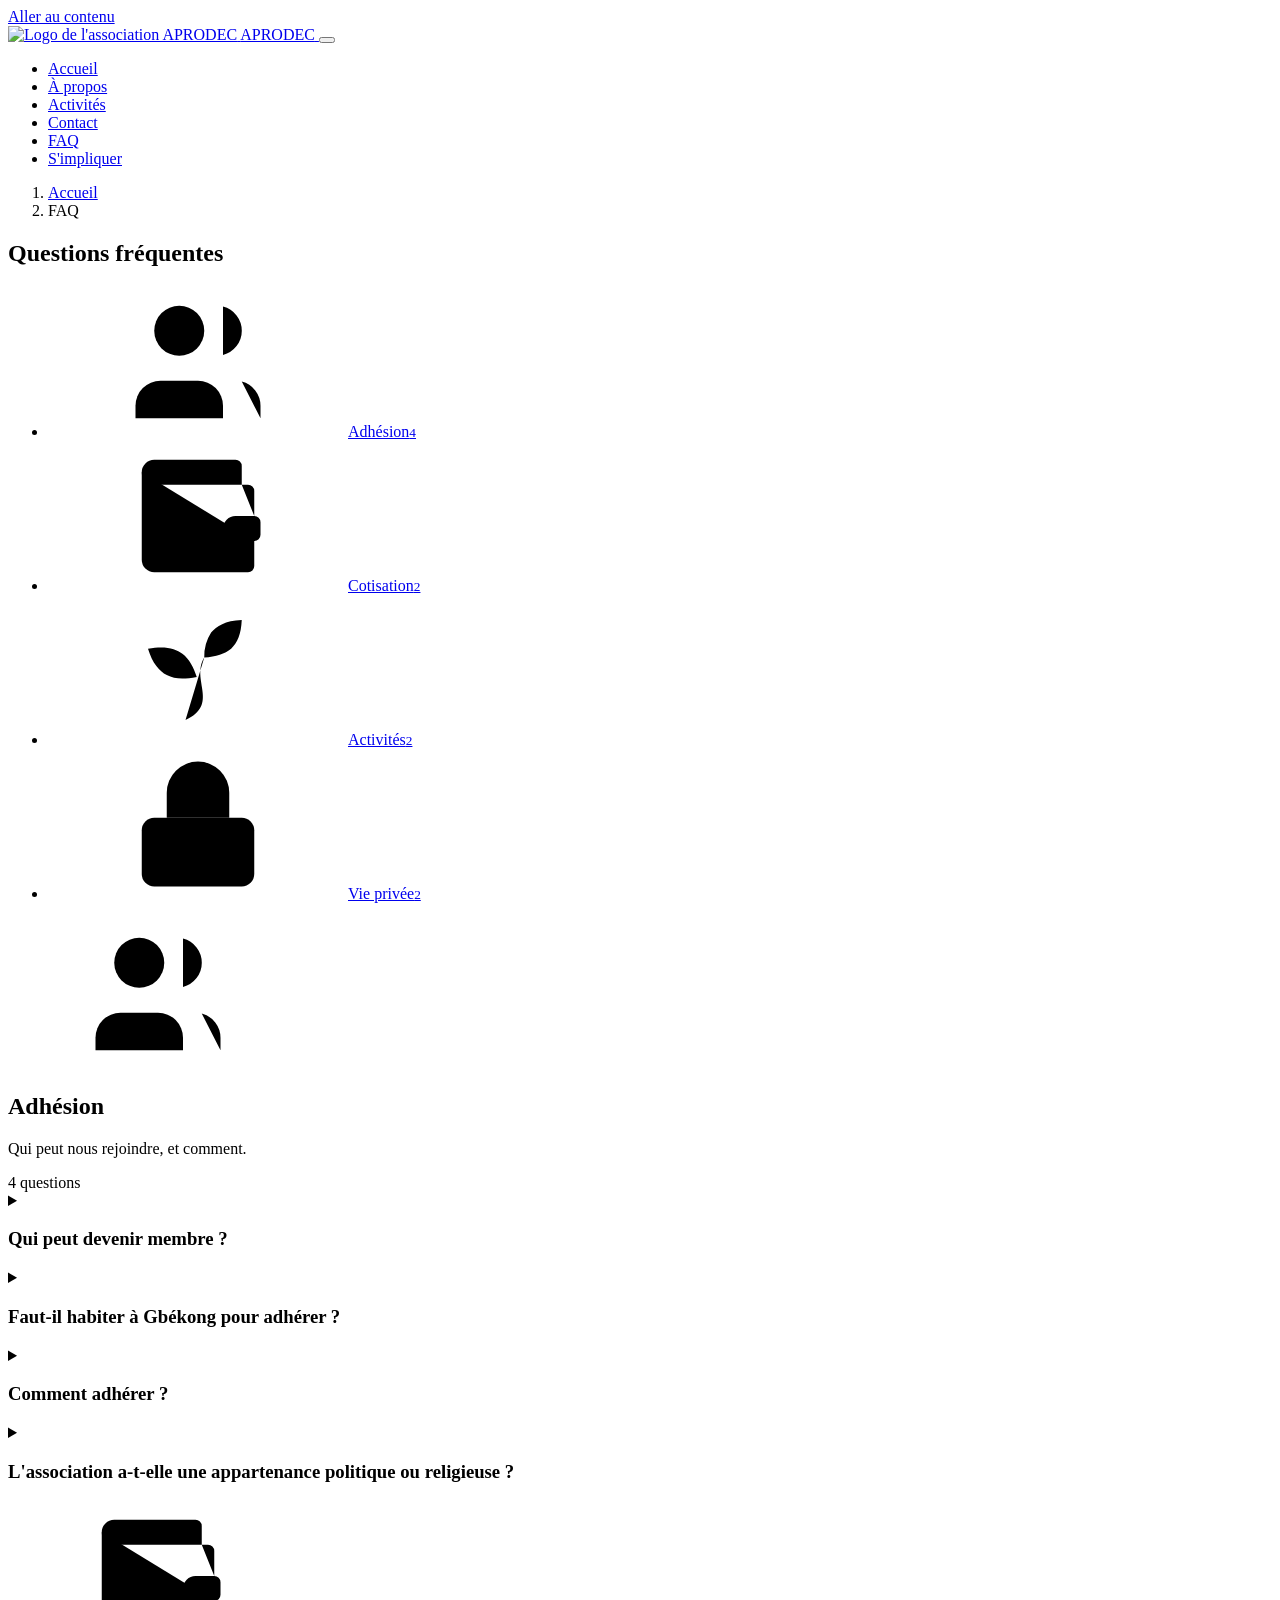
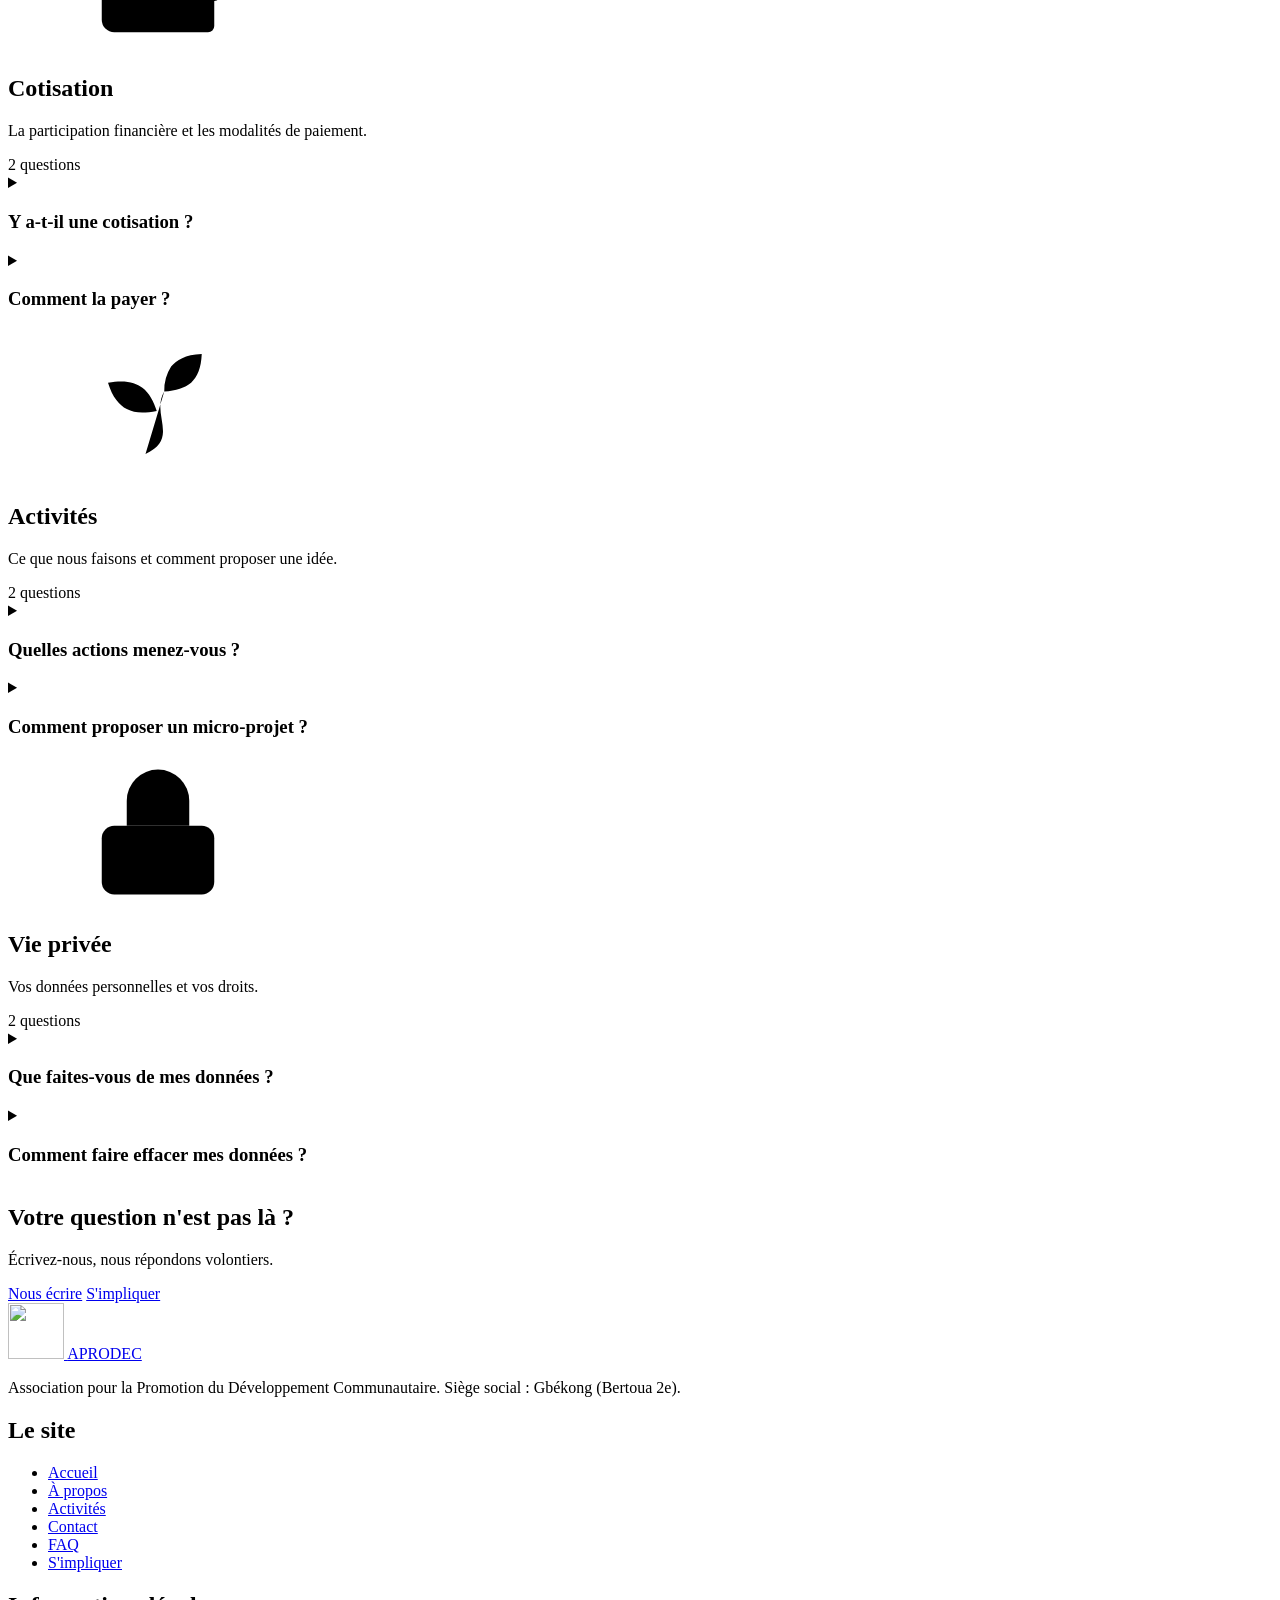
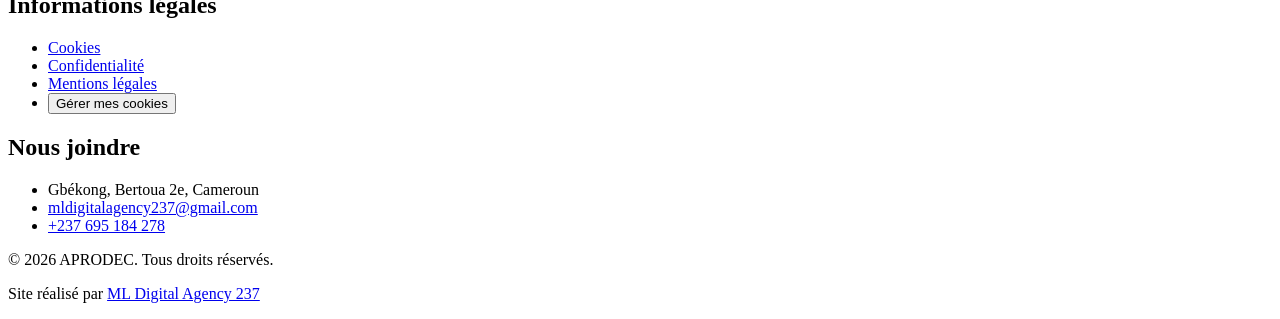
==== faq.html @ 11fc6573 "succesfull upload" ====
<!DOCTYPE html>
<html lang="fr">

<head>
  <meta charset="UTF-8">
  <meta name="viewport" content="width=device-width, initial-scale=1, viewport-fit=cover">
  <meta name="theme-color" content="#0B1F3A">
  <meta name="description" content="Adhésion, cotisation, activités et vie privée, retrouvez les réponses aux questions les plus posées sur APRODEC.">
  <title>FAQ | APRODEC</title>

  <link rel="icon" href="img/favicon.svg" type="image/svg+xml">

  <!-- La police Merriweather Sans est hébergée dans /fonts (voir css/style.css, section 01). -->
  <link rel="stylesheet" href="css/style.css">
</head>

<body>

  <!-- Icônes de la page : dessinées en traits, intégrées ici, aucune requête vers un serveur extérieur. -->
  <svg width="0" height="0" style="position:absolute" aria-hidden="true" focusable="false">
    <symbol id="fq-users" viewBox="0 0 24 24"><path d="M16 21v-2a4 4 0 0 0-4-4H6a4 4 0 0 0-4 4v2"/><circle cx="9" cy="7" r="4"/><path d="M22 21v-2a4 4 0 0 0-3-3.87M16 3.13a4 4 0 0 1 0 7.75"/></symbol>
    <symbol id="fq-wallet" viewBox="0 0 24 24"><path d="M19 7V4a1 1 0 0 0-1-1H5a2 2 0 0 0 0 4h15a1 1 0 0 1 1 1v4h-3a2 2 0 0 0 0 4h3a1 1 0 0 0 1-1v-2a1 1 0 0 0-1-1"/><path d="M3 5v14a2 2 0 0 0 2 2h15a1 1 0 0 0 1-1v-4"/></symbol>
    <symbol id="fq-sprout" viewBox="0 0 24 24"><path d="M7 20h10M10 20c5.5-2.5.8-6.4 3-10"/><path d="M9.5 9.4c1.1.8 1.8 2.2 2.3 3.7-2 .4-3.5.4-4.8-.3-1.2-.6-2.3-1.9-3-4.2 2.8-.5 4.4 0 5.5.8z"/><path d="M14.1 6a7 7 0 0 0-1.1 4c1.9-.1 3.3-.6 4.3-1.4 1-1 1.6-2.3 1.7-4.6-2.7.1-4 1-4.9 2z"/></symbol>
    <symbol id="fq-lock" viewBox="0 0 24 24"><rect x="3" y="11" width="18" height="11" rx="2"/><path d="M7 11V7a5 5 0 0 1 10 0v4"/></symbol>
  </svg>

  <a class="skip-link" href="#contenu">Aller au contenu</a>


  <!-- =====================================================
       EN-TÊTE
       ===================================================== -->
  <header class="site-header" id="header">
    <div class="container header-inner">
      <a class="brand" href="index.html" aria-label="APRODEC, retour à l'accueil">
        <img class="brand-mark" src="img/logoaprodec.png" alt="Logo de l'association APRODEC" width="64" height="64">
        <span class="brand-name">APRODEC</span>
      </a>

      <button class="nav-toggle" id="navToggle" type="button" aria-expanded="false" aria-controls="mainNav" aria-label="Ouvrir le menu">
        <span class="bar"></span><span class="bar"></span><span class="bar"></span>
      </button>

      <nav class="main-nav" id="mainNav" aria-label="Navigation principale">
        <ul>
          <li><a href="index.html">Accueil</a></li>
          <li><a href="a-propos.html">À propos</a></li>
          <li><a href="activites.html">Activités</a></li>
          <li><a href="contact.html">Contact</a></li>
          <li><a href="faq.html" aria-current="page">FAQ</a></li>
          <li><a class="nav-cta" href="s-impliquer.html">S'impliquer</a></li>
        </ul>
      </nav>
    </div>
  </header>


  <main id="contenu">

    <!-- =====================================================
         BANDEAU DE PAGE
         Image de fond : img/faq-hero.webp (voir la section 13 de css/style.css)
         ===================================================== -->
    <section class="fq-hero" aria-labelledby="page-title">
      <div class="container">
        <nav class="breadcrumb" aria-label="Fil d'Ariane">
          <ol>
            <li><a href="index.html">Accueil</a></li>
            <li aria-current="page">FAQ</li>
          </ol>
        </nav>
        <h1 id="page-title">Questions fréquentes</h1>
      </div>
    </section>


    <!-- =====================================================
         QUESTIONS
         Menu des thèmes à gauche, questions à droite.
         Une seule question reste ouverte à la fois (attribut name="faq").
         ===================================================== -->
    <section class="section section-soft" aria-label="Questions fréquentes">
      <div class="container fq-layout">

        <!-- Menu des thèmes -->
        <nav class="fq-nav" aria-label="Thèmes de la FAQ">
          <ul>
            <li><a href="#fq-adhesion"><svg class="fq-i fq-nav-ico" aria-hidden="true" focusable="false"><use href="#fq-users"/></svg><span>Adhésion</span><small>4</small></a></li>
            <li><a href="#fq-cotisation"><svg class="fq-i fq-nav-ico" aria-hidden="true" focusable="false"><use href="#fq-wallet"/></svg><span>Cotisation</span><small>2</small></a></li>
            <li><a href="#fq-activites"><svg class="fq-i fq-nav-ico" aria-hidden="true" focusable="false"><use href="#fq-sprout"/></svg><span>Activités</span><small>2</small></a></li>
            <li><a href="#fq-vie-privee"><svg class="fq-i fq-nav-ico" aria-hidden="true" focusable="false"><use href="#fq-lock"/></svg><span>Vie privée</span><small>2</small></a></li>
          </ul>
        </nav>

        <div class="fq-content">

          <!-- Thème 1 : Adhésion -->
          <section class="fq-group reveal" id="fq-adhesion" aria-labelledby="fq-adhesion-t">
            <header class="fq-head">
              <span class="fq-badge"><svg class="fq-i" aria-hidden="true" focusable="false"><use href="#fq-users"/></svg></span>
              <div>
                <h2 id="fq-adhesion-t">Adhésion</h2>
                <p class="fq-sub">Qui peut nous rejoindre, et comment.</p>
              </div>
              <span class="fq-count">4 questions</span>
            </header>

            <div class="fq-card">
              <details class="fq-item" name="faq">
                <summary class="fq-sum"><h3 class="fq-q">Qui peut devenir membre&nbsp;?</h3><span class="fq-ico" aria-hidden="true"></span></summary>
                <div class="fq-panel"><p>Toute personne de bonne moralité, sans distinction de sexe, de religion ni de culture, qui s'engage à respecter les statuts et le règlement intérieur.</p></div>
              </details>

              <details class="fq-item" name="faq">
                <summary class="fq-sum"><h3 class="fq-q">Faut-il habiter à Gbékong pour adhérer&nbsp;?</h3><span class="fq-ico" aria-hidden="true"></span></summary>
                <div class="fq-panel"><p>Non. Des membres vivent à Bertoua, dans d'autres villes ou à l'étranger. Ils suivent la vie de l'association par le site et par nos messages.</p></div>
              </details>

              <details class="fq-item" name="faq">
                <summary class="fq-sum"><h3 class="fq-q">Comment adhérer&nbsp;?</h3><span class="fq-ico" aria-hidden="true"></span></summary>
                <div class="fq-panel"><p>Remplissez le formulaire de la page <a class="link" href="s-impliquer.html">S'impliquer</a> en choisissant «&nbsp;Adhérer&nbsp;». Nous vous répondons pour la suite. <span class="todo">[Procédure exacte à confirmer.]</span></p></div>
              </details>

              <details class="fq-item" name="faq">
                <summary class="fq-sum"><h3 class="fq-q">L'association a-t-elle une appartenance politique ou religieuse&nbsp;?</h3><span class="fq-ico" aria-hidden="true"></span></summary>
                <div class="fq-panel"><p>Non. APRODEC est une association apolitique et à but non lucratif, comme le prévoient ses statuts.</p></div>
              </details>
            </div>
          </section>

          <!-- Thème 2 : Cotisation -->
          <section class="fq-group reveal" id="fq-cotisation" aria-labelledby="fq-cotisation-t">
            <header class="fq-head">
              <span class="fq-badge"><svg class="fq-i" aria-hidden="true" focusable="false"><use href="#fq-wallet"/></svg></span>
              <div>
                <h2 id="fq-cotisation-t">Cotisation</h2>
                <p class="fq-sub">La participation financière et les modalités de paiement.</p>
              </div>
              <span class="fq-count">2 questions</span>
            </header>

            <div class="fq-card">
              <details class="fq-item" name="faq">
                <summary class="fq-sum"><h3 class="fq-q">Y a-t-il une cotisation&nbsp;?</h3><span class="fq-ico" aria-hidden="true"></span></summary>
                <div class="fq-panel"><p><span class="todo">[À confirmer : montant et périodicité de la cotisation.]</span></p></div>
              </details>

              <details class="fq-item" name="faq">
                <summary class="fq-sum"><h3 class="fq-q">Comment la payer&nbsp;?</h3><span class="fq-ico" aria-hidden="true"></span></summary>
                <div class="fq-panel"><p>Les modalités (MTN Mobile Money, Orange Money, virement ou remise en main propre) sont indiquées sur la page <a class="link" href="s-impliquer.html">S'impliquer</a>. <span class="todo">[À confirmer.]</span> Le site ne collecte aucune donnée bancaire.</p></div>
              </details>
            </div>
          </section>

          <!-- Thème 3 : Activités -->
          <section class="fq-group reveal" id="fq-activites" aria-labelledby="fq-activites-t">
            <header class="fq-head">
              <span class="fq-badge"><svg class="fq-i" aria-hidden="true" focusable="false"><use href="#fq-sprout"/></svg></span>
              <div>
                <h2 id="fq-activites-t">Activités</h2>
                <p class="fq-sub">Ce que nous faisons et comment proposer une idée.</p>
              </div>
              <span class="fq-count">2 questions</span>
            </header>

            <div class="fq-card">
              <details class="fq-item" name="faq">
                <summary class="fq-sum"><h3 class="fq-q">Quelles actions menez-vous&nbsp;?</h3><span class="fq-ico" aria-hidden="true"></span></summary>
                <div class="fq-panel"><p>Nous rénovons des habitations, faisons des dons à des familles, formons des jeunes aux travaux champêtres et organisons des rencontres entre membres. Voir la page <a class="link" href="activites.html">Activités</a>.</p></div>
              </details>

              <details class="fq-item" name="faq">
                <summary class="fq-sum"><h3 class="fq-q">Comment proposer un micro-projet&nbsp;?</h3><span class="fq-ico" aria-hidden="true"></span></summary>
                <div class="fq-panel"><p>Écrivez-nous avec le formulaire de la page <a class="link" href="s-impliquer.html">S'impliquer</a> en choisissant «&nbsp;Soutenir un micro-projet&nbsp;», avec une courte description de votre idée.</p></div>
              </details>
            </div>
          </section>

          <!-- Thème 4 : Vie privée -->
          <section class="fq-group reveal" id="fq-vie-privee" aria-labelledby="fq-vie-privee-t">
            <header class="fq-head">
              <span class="fq-badge"><svg class="fq-i" aria-hidden="true" focusable="false"><use href="#fq-lock"/></svg></span>
              <div>
                <h2 id="fq-vie-privee-t">Vie privée</h2>
                <p class="fq-sub">Vos données personnelles et vos droits.</p>
              </div>
              <span class="fq-count">2 questions</span>
            </header>

            <div class="fq-card">
              <details class="fq-item" name="faq">
                <summary class="fq-sum"><h3 class="fq-q">Que faites-vous de mes données&nbsp;?</h3><span class="fq-ico" aria-hidden="true"></span></summary>
                <div class="fq-panel"><p>Nous ne gardons que votre nom, votre contact et votre message, uniquement pour vous répondre. Les détails sont dans la page <a class="link" href="confidentialite.html">Confidentialité</a>.</p></div>
              </details>

              <details class="fq-item" name="faq">
                <summary class="fq-sum"><h3 class="fq-q">Comment faire effacer mes données&nbsp;?</h3><span class="fq-ico" aria-hidden="true"></span></summary>
                <div class="fq-panel"><p>Écrivez-nous à <a class="link" href="mailto:mldigitalagency237@gmail.com">mldigitalagency237@gmail.com</a> ou depuis la page <a class="link" href="contact.html">Contact</a>. Nous supprimons vos données sur simple demande.</p></div>
              </details>
            </div>
          </section>

        </div>
      </div>
    </section>


    <!-- =====================================================
         APPEL À AGIR
         ===================================================== -->
    <section class="cta-band" aria-labelledby="cta-title">
      <div class="container cta-inner reveal">
        <div>
          <h2 id="cta-title">Votre question n'est pas là&nbsp;?</h2>
          <p>Écrivez-nous, nous répondons volontiers.</p>
        </div>
        <div class="cta-actions">
          <a class="btn btn-primary" href="contact.html">Nous écrire</a>
          <a class="btn btn-ghost" href="s-impliquer.html">S'impliquer</a>
        </div>
      </div>
    </section>

  </main>


  <!-- =====================================================
       PIED DE PAGE
       ===================================================== -->
  <footer class="site-footer">
    <div class="container footer-grid">

      <div class="footer-brand">
        <a class="brand" href="index.html" aria-label="APRODEC, retour à l'accueil">
          <img class="brand-mark" src="img/logoaprodec.png" alt="" width="56" height="56">
          <span class="brand-name">APRODEC</span>
        </a>
        <p>Association pour la Promotion du Développement Communautaire. Siège social : Gbékong (Bertoua 2e).</p>
      </div>

      <nav aria-label="Pages du site">
        <h2 class="footer-title">Le site</h2>
        <ul>
          <li><a href="index.html">Accueil</a></li>
          <li><a href="a-propos.html">À propos</a></li>
          <li><a href="activites.html">Activités</a></li>
          <li><a href="contact.html">Contact</a></li>
          <li><a href="faq.html">FAQ</a></li>
          <li><a href="s-impliquer.html">S'impliquer</a></li>
        </ul>
      </nav>

      <nav aria-label="Informations légales">
        <h2 class="footer-title">Informations légales</h2>
        <ul>
          <li><a href="cookies.html">Cookies</a></li>
          <li><a href="confidentialite.html">Confidentialité</a></li>
          <li><a href="mentions-legales.html">Mentions légales</a></li>
          <li><button type="button" class="linklike" id="manageCookies">Gérer mes cookies</button></li>
        </ul>
      </nav>

      <div>
        <h2 class="footer-title">Nous joindre</h2>
        <ul class="contact-list">
          <li>Gbékong, Bertoua 2e, Cameroun</li>
          <li><a href="mailto:mldigitalagency237@gmail.com">mldigitalagency237@gmail.com</a></li>
          <li><a href="tel:+237695184278">+237 695 184 278</a></li>
        </ul>
      </div>

    </div>

    <div class="footer-bottom">
      <div class="container footer-bottom-inner">
        <p>© <span id="year">2026</span> APRODEC. Tous droits réservés.</p>
        <p>Site réalisé par <a href="#" rel="noopener">ML Digital Agency 237</a></p>
      </div>
    </div>
  </footer>


  <!-- =====================================================
       ÉLÉMENTS FLOTTANTS
       ===================================================== -->
  <button class="to-top" id="toTop" type="button" aria-label="Retour en haut de la page" hidden>
    <svg viewBox="0 0 24 24" width="20" height="20" aria-hidden="true"><path d="M12 19V5M5 12l7-7 7 7" fill="none" stroke="currentColor" stroke-width="2.4" stroke-linecap="round" stroke-linejoin="round"/></svg>
  </button>

  <div class="cookie-banner" id="cookieBanner" role="dialog" aria-labelledby="cookieTitle" aria-describedby="cookieText" hidden>
    <h2 id="cookieTitle">Vos choix sur les cookies</h2>
    <p id="cookieText">Ce site n'utilise que les cookies nécessaires à son fonctionnement. Avec votre accord, nous pourrons aussi mesurer la fréquentation, sans vous identifier. <a href="cookies.html">En savoir plus</a></p>
    <div class="cookie-actions">
      <button type="button" class="btn btn-secondary" data-cookie="refused">Refuser</button>
      <button type="button" class="btn btn-secondary" data-cookie="accepted">Accepter</button>
    </div>
  </div>


  <!-- =====================================================
       SCRIPTS
       ===================================================== -->
  <script src="js/menu.js" defer></script>
  <script src="js/reveal.js" defer></script>
  <script src="js/cookies.js" defer></script>
  <script src="js/main.js" defer></script>
  <script src="js/faq.js" defer></script>

</body>
</html>
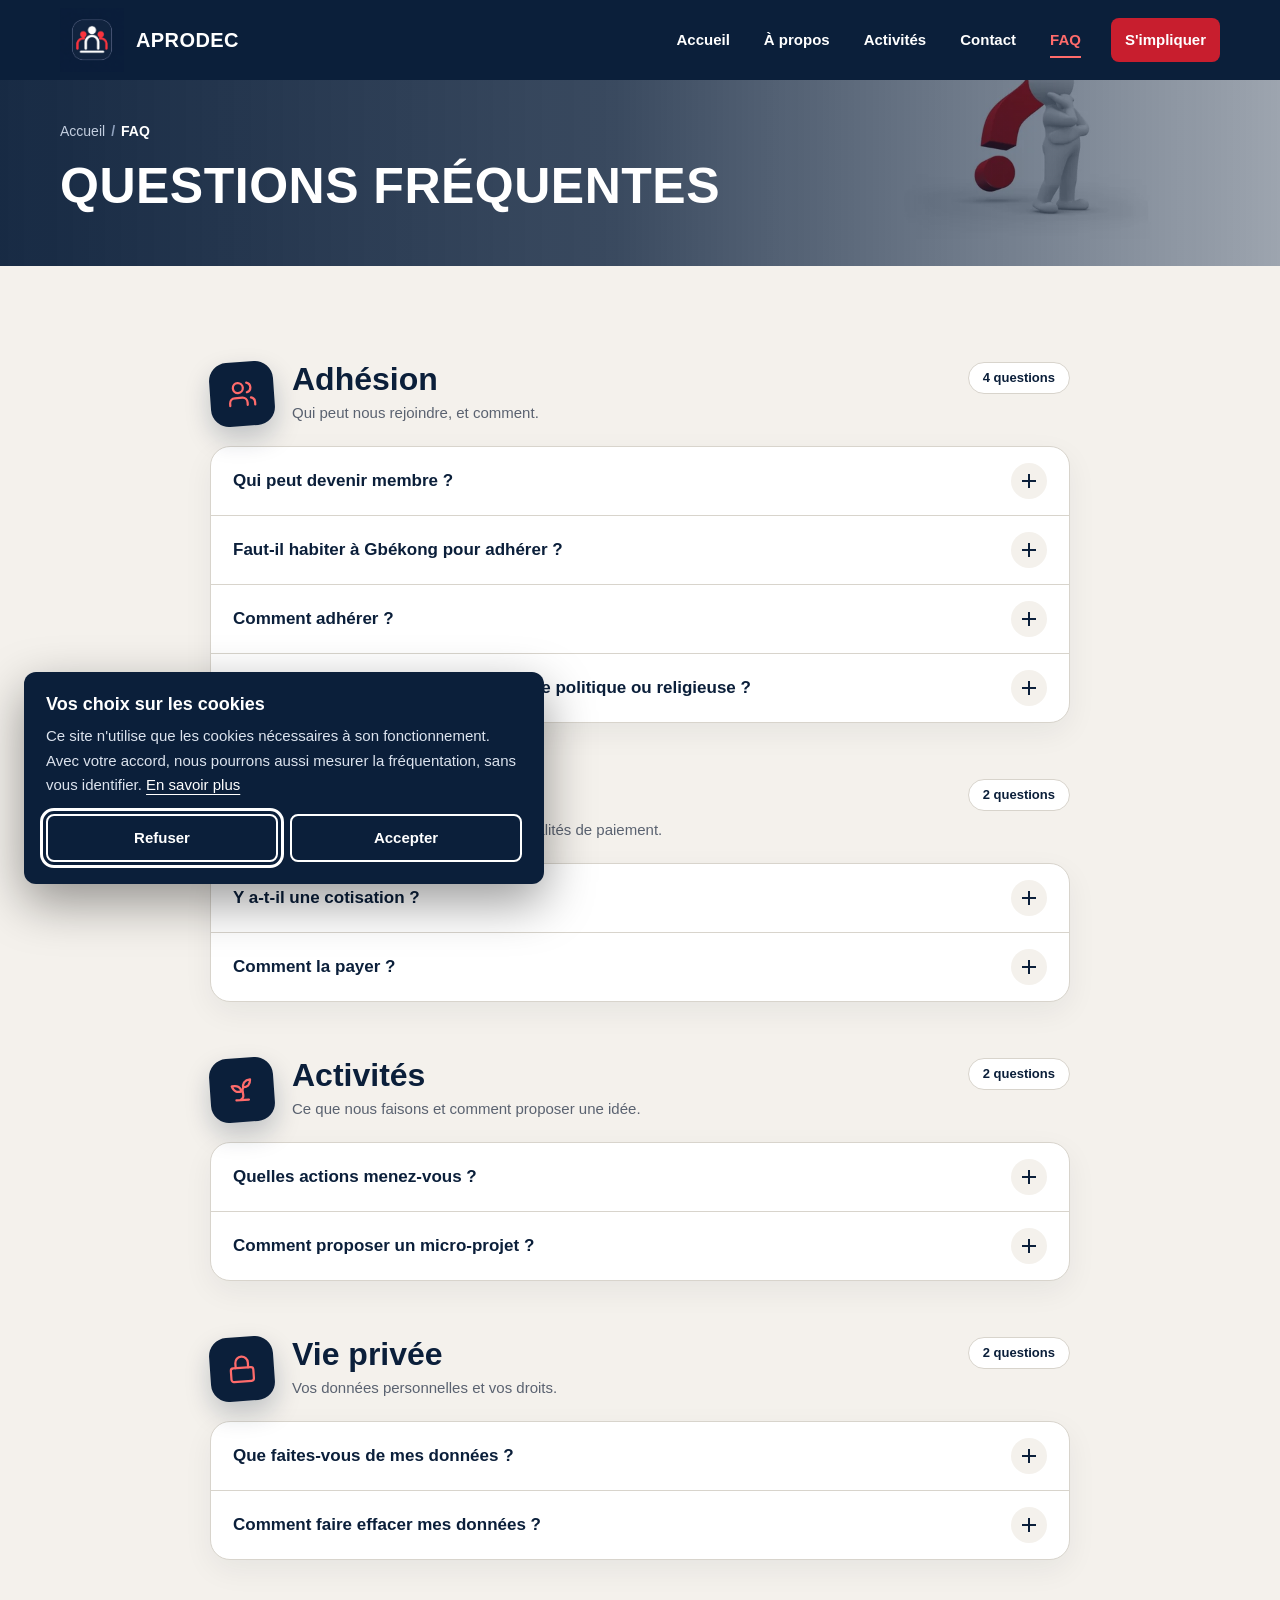
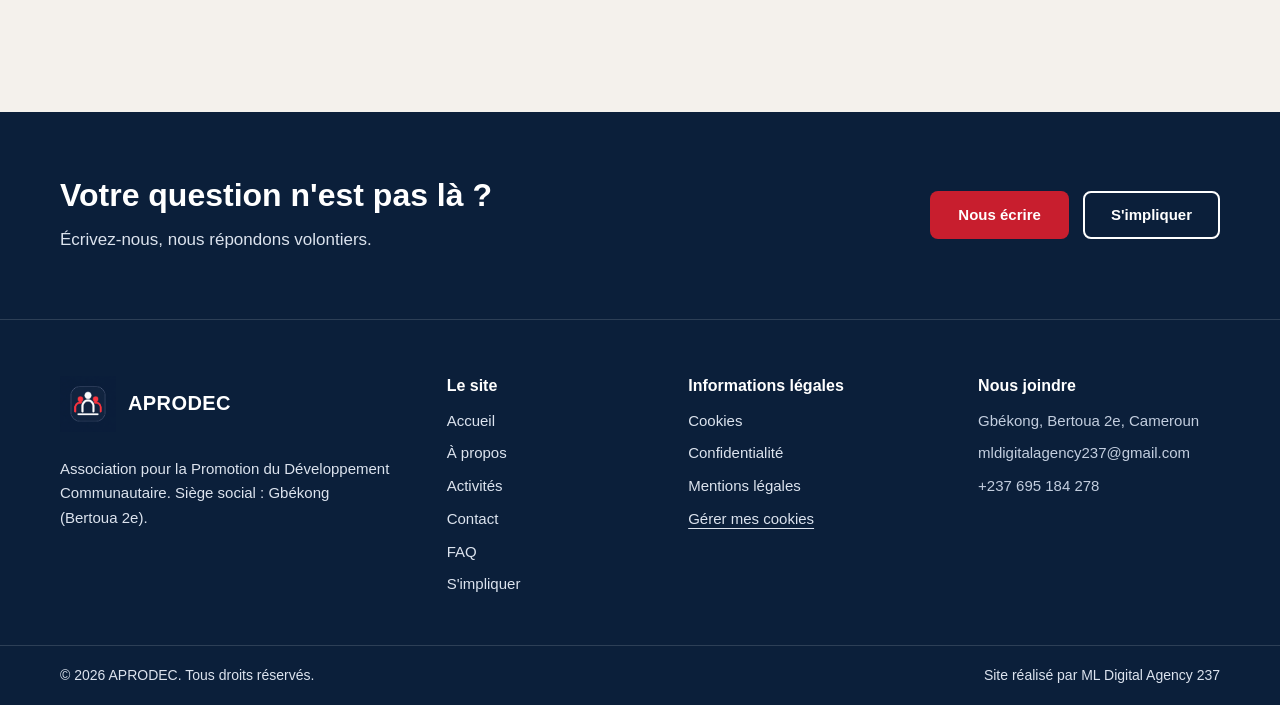
==== commit 490e379e: "modification of FAQ page success" ====
--- a/faq.html
+++ b/faq.html
@@ -83,14 +83,7 @@
       <div class="container fq-layout">
 
         <!-- Menu des thèmes -->
-        <nav class="fq-nav" aria-label="Thèmes de la FAQ">
-          <ul>
-            <li><a href="#fq-adhesion"><svg class="fq-i fq-nav-ico" aria-hidden="true" focusable="false"><use href="#fq-users"/></svg><span>Adhésion</span><small>4</small></a></li>
-            <li><a href="#fq-cotisation"><svg class="fq-i fq-nav-ico" aria-hidden="true" focusable="false"><use href="#fq-wallet"/></svg><span>Cotisation</span><small>2</small></a></li>
-            <li><a href="#fq-activites"><svg class="fq-i fq-nav-ico" aria-hidden="true" focusable="false"><use href="#fq-sprout"/></svg><span>Activités</span><small>2</small></a></li>
-            <li><a href="#fq-vie-privee"><svg class="fq-i fq-nav-ico" aria-hidden="true" focusable="false"><use href="#fq-lock"/></svg><span>Vie privée</span><small>2</small></a></li>
-          </ul>
-        </nav>
+        
 
         <div class="fq-content">
 
--- a/css/style.css
+++ b/css/style.css
@@ -0,0 +1,980 @@
+/* =========================================================
+   APRODEC | Feuille de style principale (unique pour tout le site)
+   Palette et typographie : voir PRD sections 4.1 et 4.2
+
+   SOMMAIRE
+   01. Polices
+   02. Variables
+   03. Base : reset, typographie, mise en page, icônes
+   04. Accessibilité
+   05. Composants communs
+       5.1 Liens et boutons
+       5.2 Formulaires
+       5.3 Fil d'Ariane et étiquettes
+       5.4 Cartes d'activités
+       5.5 Bandeau d'appel à agir
+       5.6 Fenêtres modales et indicateur d'envoi
+       5.7 Bannière de cookies et bouton retour en haut
+   06. En-tête et navigation
+   07. Pied de page
+   08. Gabarit des pages intérieures
+   09. Page Accueil
+   10. Page À propos
+   11. Page Activités
+   12. Page Contact
+   13. Page FAQ
+   14. Page S'impliquer
+   15. Pages légales
+   16. Animations
+   17. Mouvement réduit
+   ========================================================= */
+
+
+/* =========================================================
+   01. POLICES
+   Merriweather Sans hébergée dans /fonts (licence SIL OFL 1.1).
+   Aucun appel à Google Fonts : l'adresse IP des visiteurs
+   n'est transmise à personne.
+   ========================================================= */
+@font-face{font-family:"Merriweather Sans";font-style:normal;font-weight:400;font-display:swap;src:url("../fonts/merriweather-sans-latin-400-normal.woff2") format("woff2")}
+@font-face{font-family:"Merriweather Sans";font-style:normal;font-weight:600;font-display:swap;src:url("../fonts/merriweather-sans-latin-600-normal.woff2") format("woff2")}
+@font-face{font-family:"Merriweather Sans";font-style:normal;font-weight:700;font-display:swap;src:url("../fonts/merriweather-sans-latin-700-normal.woff2") format("woff2")}
+@font-face{font-family:"Merriweather Sans";font-style:normal;font-weight:800;font-display:swap;src:url("../fonts/merriweather-sans-latin-800-normal.woff2") format("woff2")}
+
+
+/* =========================================================
+   02. VARIABLES
+   ========================================================= */
+:root{
+  /* Couleurs */
+  --night:#0B1F3A;        /* header, footer, bandeaux */
+  --ink:#111111;          /* texte courant */
+  --red:#D93A45;          /* sous-titres sur fond clair */
+  --red-hover:#C81E2E;    /* boutons et survol sur fond clair */
+  --red-night:#FF6B6B;    /* survol et accents sur bleu nuit */
+  --soft:#F4F1EC;         /* sections alternées */
+  --white:#FFFFFF;
+  --grey:#5A6270;
+  --line:#D8D4CC;
+
+  /* Typographie */
+  --font:"Merriweather Sans",sans-serif;
+
+  /* Dimensions */
+  --header-h:80px;
+  --radius:8px;
+
+  /* Animation */
+  --ease:cubic-bezier(.22,.7,.2,1);
+}
+
+
+/* =========================================================
+   03. BASE
+   ========================================================= */
+
+/* ---------- reset ---------- */
+*,*::before,*::after{box-sizing:border-box}
+html{scroll-behavior:smooth;scroll-padding-top:calc(var(--header-h) + 16px);-webkit-text-size-adjust:100%}
+body{margin:0;font-family:var(--font);font-size:16px;line-height:1.65;color:var(--ink);background:var(--white);padding-top:env(safe-area-inset-top,0px)}
+img,svg{max-width:100%}
+a{color:inherit}
+ul{margin:0;padding:0;list-style:none}
+p{margin:0 0 1em}
+
+/* ---------- typographie ---------- */
+h1,h2,h3{font-weight:700;line-height:1.2;margin:0}
+h1{font-size:30px;font-weight:800;letter-spacing:-.01em}
+h2{font-size:24px;color:var(--night)}
+.sub{font-size:18px;color:var(--red);margin-bottom:.35em}
+@media (min-width:768px){
+  body{font-size:17px}
+  h1{font-size:44px}
+  h2{font-size:32px}
+  .sub{font-size:20px}
+}
+
+/* ---------- mise en page ---------- */
+.container{width:min(1160px,100% - 40px);margin-inline:auto}
+.section{padding:64px 0}
+.section-soft{background:var(--soft)}
+@media (min-width:900px){.section{padding:96px 0}}
+
+/* ---------- icônes Font Awesome (SVG intégrés dans les pages) ---------- */
+.icon{display:inline-block;width:1em;height:1em;fill:currentColor;vertical-align:-.125em;flex:none}
+
+
+/* =========================================================
+   04. ACCESSIBILITÉ
+   ========================================================= */
+:focus-visible{outline:3px solid var(--red);outline-offset:3px;border-radius:4px}
+.site-header :focus-visible,.hero :focus-visible,.stats :focus-visible,.cta-band :focus-visible,.site-footer :focus-visible,.cookie-banner :focus-visible{outline-color:var(--white)}
+
+.skip-link{position:absolute;left:16px;top:-60px;background:var(--white);color:var(--night);padding:10px 16px;border-radius:var(--radius);font-weight:700;z-index:200;transition:top .2s}
+.skip-link:focus{top:12px}
+
+.sr-only{position:absolute;width:1px;height:1px;overflow:hidden;clip:rect(0 0 0 0);white-space:nowrap}
+
+
+/* =========================================================
+   05. COMPOSANTS COMMUNS
+   ========================================================= */
+
+/* ---------- 5.1 Liens et boutons ---------- */
+.link{font-weight:600;text-decoration:underline;text-decoration-color:var(--red);text-underline-offset:5px;text-decoration-thickness:2px;transition:color .2s,text-decoration-color .2s}
+.link:hover{color:var(--red-hover);text-decoration-color:var(--red-hover)}
+
+.btn{display:inline-flex;align-items:center;justify-content:center;min-height:48px;padding:12px 26px;border-radius:var(--radius);font:600 15px/1.2 var(--font);text-decoration:none;border:2px solid transparent;cursor:pointer;transition:transform .25s var(--ease),box-shadow .25s var(--ease),background-color .2s,color .2s,border-color .2s}
+.btn .icon{margin-right:8px;font-size:1.05em}
+.btn-primary{background:var(--red-hover);color:var(--white)}
+.btn-primary:hover{background:#A81726;transform:translateY(-2px);box-shadow:0 10px 22px rgba(0,0,0,.22)}
+.btn-ghost{border-color:var(--white);color:var(--white);background:transparent}
+.btn-ghost:hover{background:var(--white);color:var(--night)}
+.btn-secondary{border-color:var(--night);color:var(--night);background:transparent}
+.btn-secondary:hover{background:var(--night);color:var(--white)}
+
+.linklike{background:none;border:0;padding:0;font:inherit;color:inherit;cursor:pointer;text-align:left;text-decoration:underline;text-underline-offset:4px}
+
+/* ---------- 5.2 Formulaires ---------- */
+.form{display:grid;gap:20px;max-width:560px}
+.field label{display:block;font-weight:600;margin-bottom:6px}
+.field input[type=text],.field select,.field textarea{width:100%;min-height:48px;padding:10px 14px;border:2px solid #8A93A0;border-radius:var(--radius);font-family:var(--font);font-size:16px;line-height:1.5;background:var(--white);color:var(--ink)}
+.field textarea{resize:vertical}
+.field [aria-invalid="true"]{border-color:var(--red-hover)}
+.field.check{display:grid;grid-template-columns:24px 1fr;gap:4px 12px;align-items:start}
+.field.check input{width:24px;height:24px;margin:2px 0 0;accent-color:var(--night)}
+.field.check label{font-weight:400;margin:0}
+.field.check .field-err{grid-column:2}
+.field-err{color:var(--red-hover);font-size:14px;font-weight:600;margin:4px 0 0}
+.field-err:empty{display:none}
+.hp{position:absolute;left:-9999px;width:1px;height:1px;overflow:hidden} /* champ piège anti-robot */
+
+.form-status{margin:0;font-weight:600}
+.form-status:empty{display:none}
+.form-status.is-ok,.form-status.is-error{padding:14px 16px;border-radius:6px;font-size:15px;line-height:1.5}
+.form-status.is-ok{color:#1B6B3A;background:#E8F4EC;border-left:4px solid #1B6B3A}
+.form-status.is-error{color:var(--red-hover);background:#FBEAEC;border-left:4px solid var(--red-hover)}
+
+/* ---------- 5.3 Fil d'Ariane et étiquettes ---------- */
+.breadcrumb{margin-bottom:22px;font-size:14px}
+.breadcrumb ol{display:flex;flex-wrap:wrap;gap:6px;margin:0;padding:0;list-style:none}
+.breadcrumb li+li::before{content:"/";margin-right:6px;color:#8EA0BC}
+.breadcrumb a{color:#C3CEDF;text-decoration:none;transition:color .2s}
+.breadcrumb a:hover{color:var(--red-night)}
+.breadcrumb [aria-current]{color:var(--white);font-weight:600}
+
+.tag{display:inline-block;background:var(--night);color:var(--white);font-size:12px;font-weight:600;line-height:1.5;padding:2px 10px;border-radius:99px;margin-right:6px}
+.muted{color:var(--grey);max-width:26em;margin-top:12px}
+.todo,.draft-note{color:var(--grey);font-size:14px}
+.todo{font-style:italic}
+.draft-note{border-left:3px solid var(--red);padding:2px 0 2px 12px;margin-top:20px;max-width:36em}
+.plain,.checklist{list-style:disc;padding-left:22px;margin:0 0 1em}
+.plain li,.checklist li{margin-bottom:6px;max-width:36em}
+.empty-note{background:var(--white);border:2px dashed var(--line);border-radius:12px;padding:20px 22px}
+.empty-note p{margin:0}
+
+/* ---------- 5.4 Cartes d'activités (accueil et page Activités) ---------- */
+.section-head{display:flex;justify-content:space-between;align-items:baseline;flex-wrap:wrap;gap:12px 24px;margin-bottom:32px}
+.news-grid{display:grid;gap:28px}
+.news{position:relative;display:flex;flex-direction:column;min-width:0;background:var(--white);border-radius:var(--radius);overflow:hidden;border:1px solid var(--line);transition:transform .3s var(--ease),box-shadow .3s var(--ease)}
+.news:hover{transform:translateY(-4px);box-shadow:0 14px 30px rgba(11,31,58,.14)}
+.news[hidden]{display:none}
+
+/* Le conteneur garde une taille maîtrisée, l'image le remplit sans l'agrandir. */
+.news-media{position:relative;display:block;width:100%;aspect-ratio:16/10;flex:0 0 auto;overflow:hidden;background:var(--soft)}
+.news-media img{position:absolute;inset:0;z-index:0;display:block;width:100%;height:100%;max-width:none;object-fit:cover;object-position:center 28%;pointer-events:none;transition:transform .5s var(--ease)}
+.news:hover .news-media img{transform:scale(1.04)}
+
+/* Dégradés affichés tant que la photo n'est pas chargée */
+.media-a{background:linear-gradient(135deg,#0B1F3A 0%,#1F4170 100%)}
+.media-b{background:linear-gradient(135deg,#7A1F2B 0%,#D93A45 100%)}
+.media-c{background:linear-gradient(135deg,#1F4170 0%,#5A6270 100%)}
+.demo{position:absolute;z-index:1;left:12px;top:12px;background:var(--white);color:var(--night);font-size:12px;font-weight:700;padding:4px 10px;border-radius:99px}
+
+.news-body{position:relative;z-index:2;min-width:0;padding:22px 22px 26px}
+.news-body p:last-child{margin:0}
+.news-meta{font-size:14px;color:var(--grey);margin-bottom:6px!important}
+.news-title{font-size:19px;margin-bottom:8px;color:var(--night)}
+.news-title a{text-decoration:none;transition:color .2s}
+.news-title a::after{content:"";position:absolute;inset:0} /* toute la carte est cliquable */
+.news-title a:hover{color:var(--red-hover)}
+
+/* Accueil : une grande carte et deux petites */
+@media (min-width:900px){
+  .news-grid:not(.news-grid-3){grid-template-columns:minmax(0,1.4fr) minmax(0,1fr);grid-template-rows:auto auto;align-items:stretch}
+  .news-grid:not(.news-grid-3) .news-feature{grid-row:1 / span 2}
+  .news-grid:not(.news-grid-3) .news-feature .news-media{aspect-ratio:auto;flex:0 0 320px;height:320px;min-height:0}
+  .news-grid:not(.news-grid-3) .news-feature .news-title{font-size:24px}
+  .news-grid:not(.news-grid-3) .news:not(.news-feature){flex-direction:row;align-items:stretch}
+  .news-grid:not(.news-grid-3) .news:not(.news-feature) .news-media{aspect-ratio:auto;width:38%;height:auto;min-height:0;flex:0 0 38%}
+  .news-grid:not(.news-grid-3) .news:not(.news-feature) .news-body{flex:1;padding:18px}
+}
+
+/* Page Activités : grille régulière, les cartes gardent la même taille même s'il n'en reste qu'une */
+.news-grid.news-grid-3{grid-template-columns:repeat(auto-fill,minmax(280px,1fr));grid-template-rows:auto}
+.news-grid-3 .news:not(.news-feature){flex-direction:column}
+.news-grid-3 .news:not(.news-feature) .news-media{width:auto;aspect-ratio:16/10}
+.news-grid-3 .news-media img{object-position:center 30%}
+
+/* ---------- 5.5 Bandeau d'appel à agir ---------- */
+.cta-band{background:var(--night);color:var(--white);padding:64px 0}
+.cta-band h2{color:var(--white)}
+.cta-inner{display:grid;gap:28px;align-items:center}
+.cta-inner p{margin:12px 0 0;max-width:34em;color:#DCE3EE}
+.cta-actions{display:flex;flex-wrap:wrap;gap:14px}
+@media (min-width:900px){.cta-inner{grid-template-columns:1.4fr 1fr}.cta-actions{justify-content:flex-end}}
+
+/* ---------- 5.6 Fenêtres modales et indicateur d'envoi ---------- */
+/* Confirmation des formulaires */
+.fd{border:0;border-radius:14px;padding:34px 28px 26px;width:min(92vw,440px);text-align:center;color:var(--ink);box-shadow:0 24px 70px rgba(0,0,0,.35)}
+.fd::backdrop{background:rgba(11,31,58,.72)}
+.fd[open]{animation:fd-in .35s var(--ease)}
+.fd-ico{display:block;width:58px;height:58px;margin:0 auto 14px;color:#1B6B3A}
+.fd.is-error .fd-ico{color:var(--red-hover)}
+.fd.is-info .fd-ico{color:var(--night)}
+.fd h2{font-size:22px;margin-bottom:10px}
+.fd p{margin:0 0 24px;color:var(--grey)}
+.fd .btn{min-width:150px}
+.fd-actions{display:flex;flex-wrap:wrap;gap:12px;justify-content:center}
+.fd .fd-actions .btn{min-width:140px}
+@keyframes fd-in{from{opacity:0;transform:translateY(14px) scale(.97)}to{opacity:1;transform:none}}
+
+/* Agrandissement des photos */
+.lightbox{border:0;border-radius:12px;padding:16px;width:min(92vw,900px);max-height:90vh}
+.lightbox::backdrop{background:rgba(11,31,58,.82)}
+.lightbox [hidden]{display:none}
+.lightbox img{display:block;max-width:100%;max-height:78vh;margin-inline:auto;border-radius:8px}
+.lightbox p{margin:24px 0 8px;text-align:center;color:var(--grey)}
+.lightbox-close{position:absolute;top:8px;right:8px;z-index:1;width:44px;height:44px;border:0;border-radius:50%;background:var(--night);color:var(--white);font-size:26px;line-height:1;cursor:pointer}
+
+/* Indicateur d'envoi */
+.spin{display:inline-block;width:16px;height:16px;margin-right:10px;border:2px solid rgba(255,255,255,.4);border-top-color:#fff;border-radius:50%;vertical-align:-3px;animation:spin .8s linear infinite}
+@keyframes spin{to{transform:rotate(360deg)}}
+
+/* ---------- 5.7 Bannière de cookies et bouton retour en haut ---------- */
+.cookie-banner{position:fixed;left:16px;right:16px;bottom:calc(16px + env(safe-area-inset-bottom,0px));max-width:520px;background:var(--night);color:var(--white);padding:22px;border-radius:12px;box-shadow:0 18px 50px rgba(0,0,0,.4);z-index:150;animation:rise .5s var(--ease)}
+.cookie-banner[hidden]{display:none}
+.cookie-banner h2{font-size:18px;color:var(--white);margin-bottom:8px}
+.cookie-banner p{font-size:15px;margin-bottom:16px;color:#DCE3EE}
+.cookie-banner a{color:var(--white);text-underline-offset:4px}
+.cookie-banner a:hover{color:var(--red-night)}
+.cookie-banner .btn-secondary{border-color:var(--white);color:var(--white)}
+.cookie-banner .btn-secondary:hover{background:var(--white);color:var(--night)}
+.cookie-actions{display:flex;gap:12px}
+.cookie-actions .btn{flex:1}
+@media (min-width:640px){.cookie-banner{left:24px;right:auto}}
+
+.to-top{position:fixed;right:18px;bottom:calc(18px + env(safe-area-inset-bottom,0px));width:48px;height:48px;border-radius:50%;border:0;background:var(--red-hover);color:var(--white);display:grid;place-items:center;cursor:pointer;box-shadow:0 8px 20px rgba(0,0,0,.25);opacity:0;transform:translateY(12px);transition:opacity .3s,transform .3s var(--ease),background-color .2s;z-index:90}
+.to-top.is-visible{opacity:1;transform:none}
+.to-top:hover{background:#A81726}
+.to-top[hidden]{display:none}
+
+
+/* =========================================================
+   06. EN-TÊTE ET NAVIGATION
+   ========================================================= */
+.site-header{position:fixed;inset:0 0 auto 0;z-index:100;background:var(--night);color:var(--white);height:calc(var(--header-h) + env(safe-area-inset-top,0px));padding-top:env(safe-area-inset-top,0px);transition:height .3s var(--ease),box-shadow .3s}
+.site-header.is-small{--header-h:64px;box-shadow:0 6px 24px rgba(0,0,0,.25)}
+.header-inner{height:100%;display:flex;align-items:center;justify-content:space-between;gap:24px}
+
+/* Logo et nom (utilisés aussi dans le pied de page) */
+.brand{display:inline-flex;align-items:center;gap:12px;text-decoration:none;color:var(--white)}
+.brand-mark{width:64px;height:64px;object-fit:contain;transition:width .3s var(--ease),height .3s var(--ease)}
+.is-small .brand-mark{width:44px;height:44px}
+.brand-name{font-weight:800;font-size:20px;letter-spacing:.02em}
+
+/* Menu */
+.main-nav ul{display:flex;align-items:center;gap:6px}
+.main-nav a{position:relative;display:block;padding:10px 14px;font-weight:600;font-size:15px;text-decoration:none;color:var(--white);transition:color .2s}
+.main-nav a:not(.nav-cta)::after{content:"";position:absolute;left:14px;right:14px;bottom:4px;height:2px;background:var(--red-night);transform:scaleX(0);transform-origin:left;transition:transform .25s var(--ease)}
+.main-nav a:not(.nav-cta):hover,.main-nav a[aria-current="page"]{color:var(--red-night)}
+.main-nav a:not(.nav-cta):hover::after,.main-nav a[aria-current="page"]::after{transform:scaleX(1)}
+.nav-cta{margin-left:10px;background:var(--red-hover);border-radius:var(--radius);transition:background-color .2s,transform .25s var(--ease)}
+.nav-cta:hover{background:var(--white);color:var(--night)}
+
+/* Bouton hamburger (mobile) */
+.nav-toggle{display:none;width:48px;height:48px;border:0;background:transparent;cursor:pointer;position:relative;color:var(--white)}
+.nav-toggle .bar{position:absolute;left:12px;right:12px;height:2px;background:currentColor;border-radius:2px;transition:transform .3s var(--ease),opacity .2s,top .3s var(--ease)}
+.nav-toggle .bar:nth-child(1){top:16px}
+.nav-toggle .bar:nth-child(2){top:23px}
+.nav-toggle .bar:nth-child(3){top:30px}
+.nav-toggle[aria-expanded="true"] .bar:nth-child(1){top:23px;transform:rotate(45deg)}
+.nav-toggle[aria-expanded="true"] .bar:nth-child(2){opacity:0}
+.nav-toggle[aria-expanded="true"] .bar:nth-child(3){top:23px;transform:rotate(-45deg)}
+
+@media (max-width:899px){
+  .nav-toggle{display:block}
+  .main-nav{position:fixed;inset:calc(var(--header-h) + env(safe-area-inset-top,0px)) 0 0 0;background:var(--night);padding:24px 20px 40px;overflow-y:auto;opacity:0;visibility:hidden;transform:translateY(-12px);transition:opacity .3s,transform .3s var(--ease),visibility 0s .3s}
+  .main-nav.is-open{opacity:1;visibility:visible;transform:none;transition:opacity .3s,transform .3s var(--ease)}
+  .main-nav ul{flex-direction:column;align-items:stretch;gap:0}
+  .main-nav a{padding:18px 4px;font-size:20px;border-bottom:1px solid rgba(255,255,255,.12)}
+  .main-nav a:not(.nav-cta)::after{display:none}
+  .nav-cta{margin:24px 0 0;text-align:center;border-bottom:0!important;padding:16px}
+}
+body.nav-open{overflow:hidden}
+
+
+/* =========================================================
+   07. PIED DE PAGE
+   ========================================================= */
+.site-footer{background:var(--night);color:#DCE3EE;border-top:1px solid rgba(255,255,255,.14)}
+.footer-grid{display:grid;gap:36px;padding:56px 0 40px}
+.footer-brand p{margin:16px 0 0;max-width:22em;font-size:15px}
+.site-footer .brand-mark{width:56px;height:56px}
+.footer-title{font-size:16px;color:var(--white);margin-bottom:14px}
+.site-footer li{margin-bottom:8px;font-size:15px}
+.site-footer a,.site-footer .linklike{text-decoration:none;transition:color .2s}
+.site-footer a:hover,.site-footer .linklike:hover{color:var(--red-night)}
+.site-footer .linklike{text-decoration:underline}
+.contact-list li{color:#C3CEDF}
+
+.footer-bottom{border-top:1px solid rgba(255,255,255,.14);padding:18px 0 calc(18px + env(safe-area-inset-bottom,0px));font-size:14px}
+.footer-bottom-inner{display:flex;flex-wrap:wrap;justify-content:space-between;gap:6px 24px}
+.footer-bottom p{margin:0}
+
+@media (min-width:640px){.footer-grid{grid-template-columns:1fr 1fr}}
+@media (min-width:1000px){.footer-grid{grid-template-columns:1.4fr .8fr 1fr 1fr;gap:48px}}
+
+
+/* =========================================================
+   08. GABARIT DES PAGES INTÉRIEURES
+   ========================================================= */
+.page-hero{background:var(--night);color:var(--white);padding:calc(var(--header-h) + 40px) 0 56px}
+.page-hero h1{max-width:18em}
+.page-lead{font-size:18px;line-height:1.7;max-width:36em;color:#DCE3EE;margin:18px 0 0}
+@media (min-width:900px){.page-hero{padding:calc(var(--header-h) + 64px) 0 80px}.page-lead{font-size:20px}}
+
+.split{display:grid;gap:24px}
+@media (min-width:900px){.split{grid-template-columns:.9fr 1.1fr;gap:72px;align-items:start}}
+.prose p{max-width:38em}
+.prose a.link,.muted a.link{white-space:nowrap}
+.mission-text{font-size:20px;line-height:1.6;font-weight:600;color:var(--night);margin:16px 0 0}
+@media (min-width:768px){.mission-text{font-size:24px}}
+
+
+/* =========================================================
+   09. PAGE ACCUEIL
+   ========================================================= */
+
+/* ---------- bandeau ---------- */
+.hero{background:var(--night);color:var(--white);padding:calc(var(--header-h) + 56px) 0 72px;overflow:hidden;position:relative}
+.hero-grid{display:grid;gap:40px;align-items:center}
+.hero-lead{font-size:18px;line-height:1.7;max-width:34em;color:#DCE3EE;margin:22px 0 32px}
+.hero-actions{display:flex;flex-wrap:wrap;gap:14px}
+.hero-photo{max-width:540px;margin-inline:auto;width:100%}
+.hero-photo figure{position:relative;margin:0}
+.hero-photo figure::before{content:"";position:absolute;inset:18px -16px -18px 16px;border:3px solid var(--red-night);border-radius:28px;opacity:.55}
+.hero-photo img{position:relative;display:block;width:100%;height:auto;aspect-ratio:4/3;object-fit:cover;border-radius:24px;box-shadow:0 30px 60px rgba(0,0,0,.35)}
+@media (min-width:900px){
+  .hero{padding:calc(var(--header-h) + 88px) 0 112px}
+  .hero-grid{grid-template-columns:1fr 1fr;gap:64px}
+  .hero-lead{font-size:20px}
+  .hero-photo{max-width:none;margin:0}
+}
+
+/* ---------- qui sommes-nous ---------- */
+.ab{display:grid;gap:36px;align-items:start}
+.ab-head .sub{margin-top:12px;max-width:15em;line-height:1.3}
+.ab-lead{max-width:34em;font-size:20px;line-height:1.65;font-weight:600;color:var(--night)}
+.ab-points{display:grid;gap:12px;margin:26px 0 30px}
+.ab-points li{display:flex;align-items:center;gap:16px;padding:14px 18px;border-radius:16px;background:var(--soft);font-weight:700;color:var(--night);transition:transform .25s var(--ease),box-shadow .25s var(--ease)}
+.ab-points li:hover{transform:translateX(6px);box-shadow:0 10px 24px rgba(11,31,58,.10)}
+.ab-ico{display:grid;place-items:center;flex:none;width:46px;height:46px;border-radius:50%;background:var(--white);color:var(--red-hover);font-size:20px}
+.ab-btn .icon{margin:0 0 0 10px;transition:transform .25s var(--ease)}
+.ab-btn:hover .icon{transform:translateX(4px)}
+@media (min-width:768px){.ab-lead{font-size:22px}}
+@media (min-width:900px){.ab{grid-template-columns:.85fr 1.15fr;gap:80px}}
+
+/* ---------- ce qui nous guide ---------- */
+.gd-head{max-width:46em;margin-bottom:40px}
+.gd-head .muted{margin-top:12px}
+.gd-cards{display:grid;gap:22px;grid-template-columns:repeat(auto-fit,minmax(260px,1fr))}
+.gd-card{position:relative;overflow:hidden;padding:34px 28px 30px;border-radius:22px;background:var(--white);border:1px solid var(--line);box-shadow:0 10px 30px rgba(11,31,58,.05);transition:transform .3s var(--ease),box-shadow .3s var(--ease),border-color .3s}
+.gd-card::before{content:"";position:absolute;left:0;right:0;top:0;height:4px;background:var(--red-hover);transform:scaleX(0);transform-origin:left;transition:transform .35s var(--ease)}
+.gd-ico{display:grid;place-items:center;width:68px;height:68px;margin-bottom:20px;border-radius:50%;background:var(--soft);color:var(--red-hover);font-size:30px;transition:background-color .3s,color .3s,transform .3s var(--ease)}
+.gd-title{margin-bottom:10px;font-size:22px;color:var(--night)}
+.gd-card p{margin:0}
+.gd-card:hover{transform:translateY(-8px);box-shadow:0 22px 46px rgba(11,31,58,.16);border-color:var(--night)}
+.gd-card:hover::before{transform:scaleX(1)}
+.gd-card:hover .gd-ico{background:var(--night);color:var(--white);transform:rotate(-6deg) scale(1.06)}
+
+/* ---------- chiffres ---------- */
+.stats{background:var(--night);color:var(--white);padding:56px 0}
+.stats-grid{display:grid;grid-template-columns:1fr 1fr;gap:36px 20px}
+.stat{display:flex;flex-direction:column;gap:2px}
+.stat-num{font-size:40px;font-weight:800;line-height:1;color:var(--white)}
+.stat-label{color:#C3CEDF;font-size:15px}
+@media (min-width:900px){.stats-grid{grid-template-columns:repeat(4,1fr)}.stat-num{font-size:52px}}
+
+
+/* =========================================================
+   10. PAGE À PROPOS
+   10.1 Éléments communs
+   10.2 Histoire
+   10.3 Fondateur
+   10.4 Mission
+   10.5 Valeurs
+   10.6 Statuts
+   10.7 L'association en bref
+   10.8 Bureau
+   10.9 Agrandissement d'image
+   ========================================================= */
+
+/* ---------- 10.1 Éléments communs ---------- */
+.ap-i{width:1em;height:1em;flex:none;fill:none;stroke:currentColor;stroke-width:1.8;stroke-linecap:round;stroke-linejoin:round}
+.ap-head{margin-bottom:36px;max-width:46em}
+.ap-head .muted{margin-top:10px}
+.ap-h3{font-size:26px;color:var(--night)}
+.ap-h3-sm{margin:0 0 22px;font-size:24px;font-weight:700;line-height:1.2;color:var(--night)}
+.ap-h3-sm::after{content:"";display:block;width:56px;height:4px;margin-top:14px;border-radius:2px;background:var(--red-hover)}
+.ap-ico{display:grid;place-items:center;flex:none;width:60px;height:60px;border-radius:50%;background:var(--soft);color:var(--red-hover);font-size:28px;transition:background-color .3s,color .3s,transform .3s var(--ease)}
+.ap-ico-sm{width:44px;height:44px;font-size:21px}
+@media (min-width:768px){.ap-h3{font-size:30px}}
+
+/* Portraits (fondateur et bureau) : silhouette tant que la photo n'est pas chargée */
+.ap-photo{position:relative;margin:0;overflow:hidden;display:grid;place-items:center;background:#E9E6E0;color:#B9B5AC}
+.ap-photo img{position:absolute;inset:0;width:100%;height:100%;object-fit:cover}
+.ap-sil{width:46%;height:auto}
+
+
+/* ---------- 10.2 Histoire : texte en deux colonnes ---------- */
+.ap-cols{columns:2 22em;column-gap:56px;font-size:17px;line-height:1.95;color:#2F3542}
+.ap-cols p{margin:0 0 1.1em}
+
+
+/* ---------- 10.3 Fondateur ---------- */
+.ap-founder{display:grid;gap:30px;align-items:start}
+.ap-portrait{width:220px;max-width:100%;aspect-ratio:4/5;border-radius:6px}
+.ap-role{margin:0 0 6px;font-size:13px;font-weight:700;letter-spacing:.1em;text-transform:uppercase;color:var(--red-hover)}
+.ap-name{margin:0 0 12px;font-size:24px;font-weight:700;color:var(--night)}
+.ap-quote{margin:24px 0 0;padding:4px 0 4px 20px;border-left:3px solid var(--red);font-style:italic;max-width:34em}
+.ap-quote p{margin:0}
+@media (min-width:760px){.ap-founder{grid-template-columns:220px 1fr;gap:56px}}
+
+
+/* ---------- 10.4 Mission ---------- */
+.ap-mission{display:grid;gap:18px;margin-bottom:56px;padding-bottom:56px;border-bottom:1px solid var(--line)}
+.ap-mission-text{margin:0;max-width:32em;font-size:20px;line-height:1.7;font-weight:600;color:var(--night)}
+@media (min-width:768px){.ap-mission-text{font-size:22px}}
+@media (min-width:900px){.ap-mission{grid-template-columns:.8fr 1.2fr;gap:72px;align-items:start}}
+
+
+/* ---------- 10.5 Valeurs : le texte apparaît au survol ---------- */
+.ap-values{display:grid;gap:22px;grid-template-columns:repeat(auto-fit,minmax(240px,1fr))}
+.ap-value{position:relative;overflow:hidden;display:flex;flex-direction:column;gap:6px;min-height:290px;padding:30px 26px;border-radius:20px;background:var(--white);border:1px solid var(--line);transition:box-shadow .3s var(--ease),border-color .3s}
+.ap-value:hover,.ap-value:focus-visible{box-shadow:0 20px 44px rgba(11,31,58,.2);border-color:var(--night)}
+.ap-value .ap-ico{margin-bottom:18px}
+.ap-value:hover .ap-ico{transform:scale(1.08)}
+.ap-value-num{position:absolute;top:18px;right:24px;font-size:46px;font-weight:800;line-height:1;color:var(--soft)}
+.ap-value-title{font-size:21px;color:var(--night)}
+.ap-value-tag{margin:0;color:var(--grey)}
+
+/* Face cachée de la carte */
+.ap-value-more{position:absolute;inset:0;display:flex;flex-direction:column;justify-content:center;gap:14px;padding:30px 26px;background:var(--night);color:var(--white);opacity:0;transform:translateY(28px);transition:opacity .35s var(--ease),transform .35s var(--ease)}
+.ap-value-more p{margin:0}
+.ap-value-more .ap-ico{background:rgba(255,255,255,.12);color:var(--red-night)}
+.ap-value:hover .ap-value-more,.ap-value:focus-visible .ap-value-more{opacity:1;transform:none}
+
+/* Écrans tactiles : pas de survol, le texte reste visible */
+@media (hover:none){
+  .ap-value{min-height:0}
+  .ap-value-more{position:static;opacity:1;transform:none;background:none;color:var(--ink);padding:10px 0 0}
+  .ap-value-more .ap-ico{display:none}
+}
+
+
+/* ---------- 10.6 Statuts : deux colonnes séparées par un filet ---------- */
+.ap-statuts{display:grid;gap:40px}
+.ap-statuts-intro h2::after{content:"";display:block;width:56px;height:4px;margin-top:14px;border-radius:2px;background:var(--red-hover)}
+.ap-statuts-intro .sub{margin:24px 0 0;padding:10px 18px;border-left:4px solid var(--red-hover);border-radius:0 var(--radius) var(--radius) 0;background:var(--white);font-size:17px;line-height:1.35;color:var(--night)}
+.ap-statuts-intro p{margin:20px 0 0;max-width:32em;color:#2F3542}
+.ap-statuts-goals{padding-top:40px;border-top:1px solid #C9C3B8}
+.ap-goals{border-top:1px solid var(--line)}
+.ap-goals li{display:grid;grid-template-columns:44px 1fr;gap:12px;align-items:baseline;padding:18px 0;border-bottom:1px solid var(--line)}
+.ap-goals .n{font-size:15px;font-weight:800;letter-spacing:.04em;color:var(--red-hover)}
+.ap-goals p{margin:0;font-weight:600;color:var(--night)}
+@media (min-width:900px){
+  .ap-statuts{grid-template-columns:.85fr 1.15fr;gap:0;align-items:stretch}
+  .ap-statuts-intro{padding-right:64px}
+  .ap-statuts-goals{padding:0 0 0 64px;border-top:0;border-left:1px solid #C9C3B8}
+}
+
+
+/* ---------- 10.7 L'association en bref ---------- */
+.ap-idcols{display:grid;gap:0 72px}
+.ap-id{margin:0;border-bottom:1px solid var(--line)}
+.ap-id>div{display:grid;grid-template-columns:150px 1fr;gap:16px;padding:16px 0;border-top:1px solid var(--line)}
+.ap-id dt{padding-top:3px;font-size:13px;font-weight:700;letter-spacing:.08em;text-transform:uppercase;color:var(--grey)}
+.ap-id dd{margin:0;font-weight:600;color:var(--night)}
+.ap-id dd.todo{font-weight:400}
+@media (min-width:900px){.ap-idcols{grid-template-columns:1fr 1fr}}
+@media (max-width:480px){.ap-id>div{grid-template-columns:1fr;gap:2px}}
+
+
+/* ---------- 10.8 Bureau : survol des portraits ---------- */
+.ap-team{display:flex;flex-wrap:wrap;gap:28px 24px}
+.ap-member{width:calc(50% - 12px);cursor:pointer}
+.ap-member .ap-photo{aspect-ratio:4/5;border-radius:6px;transition:transform .35s var(--ease),box-shadow .35s var(--ease)}
+.ap-member .ap-photo img{transition:transform .6s var(--ease)}
+
+/* Voile bleu nuit et filet rouge qui apparaissent au survol */
+.ap-member .ap-photo::before{content:"";position:absolute;left:0;right:0;bottom:0;z-index:2;height:4px;background:var(--red-hover);transform:scaleX(0);transform-origin:left;transition:transform .4s var(--ease)}
+
+.ap-member:hover .ap-photo{transform:translateY(-6px)}
+.ap-member:hover .ap-photo img{transform:scale(1.07)}
+.ap-member:hover .ap-photo::after{opacity:1}
+.ap-member:hover .ap-photo::before{transform:scaleX(1)}
+.ap-member-name{margin:14px 0 2px;font-size:16px;color:var(--night);transition:color .25s}
+.ap-member:hover .ap-member-name{color:var(--red-hover)}
+.ap-member-role{margin:0;font-size:14px;font-weight:600;color:var(--red-hover)}
+@media (min-width:760px){.ap-member{width:190px}}
+
+
+/* ---------- 10.9 Agrandissement d'image ---------- */
+.ap-lightbox{border:0;border-radius:12px;padding:14px;width:min(94vw,960px);max-height:92vh;overflow:auto}
+.ap-lightbox::backdrop{background:rgba(11,31,58,.85)}
+.ap-lightbox img{display:block;max-width:100%;max-height:82vh;margin-inline:auto;border-radius:6px}
+.ap-lightbox-close{position:absolute;top:8px;right:8px;z-index:1;width:44px;height:44px;border:0;border-radius:50%;background:var(--night);color:var(--white);font-size:26px;line-height:1;cursor:pointer}
+
+
+/* =========================================================
+   11. PAGE ACTIVITÉS
+   11.1 Bandeau
+   11.2 Ce que nous faisons
+   11.3 L'école des Bororos
+   11.4 Prochains rendez-vous
+   11.5 Déjà réalisé (filtre par rubrique)
+
+   Images utilisées :
+   img/communaute.jpg (bandeau), img/photopreuve1.png à
+   photopreuve3.png (école), img/microprojet.jpg, img/journee.jpg
+   ========================================================= */
+
+/* ---------- 11.1 Bandeau : la photo apparaît sous le bleu en 2 secondes ---------- */
+.act-hero{position:relative;isolation:isolate;overflow:hidden;display:grid;align-items:end;min-height:clamp(300px,23vw,400px);padding:calc(var(--header-h) + 32px) 0 52px;background:var(--night)}
+.act-hero::before{content:"";position:absolute;inset:0;z-index:-2;background:url("../img/communaute.jpg") 50% 40% / cover no-repeat;opacity:0;transform:scale(1.08);animation:actPhoto 2s var(--ease) .1s forwards;will-change:opacity,transform}
+
+/* Voile bleu nuit, plus dense à gauche pour garder le texte lisible */
+.act-hero::after{content:"";position:absolute;inset:0;z-index:-1;background:linear-gradient(90deg,rgba(11,31,58,.94) 0%,rgba(11,31,58,.78) 42%,rgba(11,31,58,.34) 100%)}
+.act-hero h1{max-width:none}
+@keyframes actPhoto{to{opacity:1;transform:none}}
+@media (max-width:700px){
+  .act-hero{min-height:260px;padding-bottom:40px}
+  .act-hero::after{background:linear-gradient(rgba(11,31,58,.84),rgba(11,31,58,.7))}
+}
+
+
+/* ---------- 11.2 Ce que nous faisons : trois colonnes séparées par un filet ---------- */
+.act-i{width:1em;height:1em;flex:none;fill:none;stroke:currentColor;stroke-width:1.8;stroke-linecap:round;stroke-linejoin:round}
+.act-statement{margin:0 0 18px;max-width:30em;font-size:18px;line-height:1.65;font-weight:400;color:#4A5160}
+.act-lead{max-width:40em}
+/* Titres de section : trait rouge, puis phrase d'accroche en texte léger */
+.act-lead h2::after,.act-school-text h2::after{content:"";display:block;width:56px;height:4px;margin-top:14px;border-radius:2px;background:var(--red-hover)}
+.act-lead .act-statement,.act-school-text .act-statement{margin-top:22px}
+.act-pillars{display:grid;margin-top:34px;border-top:1px solid var(--line)}
+.act-pillar{display:grid;grid-template-columns:52px 1fr;gap:18px;padding:24px 0;border-bottom:1px solid var(--line)}
+.act-pillar p{margin:0;max-width:30em}
+.act-pillar .sub{margin-bottom:6px;transition:color .25s}
+.act-pillar-ico{display:grid;place-items:center;width:52px;height:52px;border-radius:50%;background:var(--soft);color:var(--red-hover);font-size:24px;transition:background-color .3s,color .3s,transform .3s var(--ease)}
+.act-pillar:hover .act-pillar-ico{background:var(--night);color:var(--white);transform:rotate(-6deg) scale(1.1)}
+.act-pillar:hover .sub{color:var(--red-hover)}
+@media (min-width:768px){.act-statement{font-size:20px}}
+@media (min-width:900px){
+  .act-pillars{grid-template-columns:repeat(3,1fr);border-top:0;margin-top:44px}
+  .act-pillar{display:block;padding:6px 36px 6px 0;border-bottom:0}
+  .act-pillar+.act-pillar{padding-left:36px;border-left:1px solid var(--line)}
+  .act-pillar-ico{margin-bottom:18px}
+}
+
+
+/* ---------- 11.3 L'école des Bororos : texte et mosaïque de trois photos ---------- */
+.act-school-grid{display:grid;gap:40px;align-items:center}
+.act-school-text p{max-width:36em}
+.act-actions{display:flex;flex-wrap:wrap;gap:12px}
+
+.act-mosaic{display:grid;gap:12px;grid-template-columns:1fr 1fr}
+.act-ph{position:relative;margin:0;overflow:hidden;border-radius:var(--radius);aspect-ratio:1;background:linear-gradient(135deg,#1F4170,#0B1F3A);box-shadow:0 6px 18px rgba(11,31,58,.10);transition:transform .35s var(--ease),box-shadow .35s var(--ease)}
+.act-ph-main{grid-column:1 / -1;aspect-ratio:4/3}
+.act-ph img{position:absolute;inset:0;display:block;width:100%;height:100%;max-width:none;object-fit:cover;object-position:center 28%;transition:transform .5s var(--ease)}
+.act-ph::after{content:"";position:absolute;inset:0;background:linear-gradient(to top,rgba(11,31,58,.55),rgba(11,31,58,0) 60%);opacity:0;transition:opacity .35s var(--ease)}
+.act-ph:hover{transform:translateY(-5px);box-shadow:0 20px 38px rgba(11,31,58,.28)}
+.act-ph:hover img{transform:scale(1.07)}
+.act-ph:hover::after{opacity:1}
+@media (min-width:900px){
+  .act-school-grid{grid-template-columns:1fr 1.05fr;gap:72px}
+  .act-mosaic{order:-1;grid-template-columns:1.25fr 1fr;grid-template-rows:1fr 1fr;aspect-ratio:5/4}
+  .act-ph,.act-ph-main{aspect-ratio:auto}
+  .act-ph-main{grid-column:auto;grid-row:1 / span 2}
+}
+
+
+/* ---------- 11.4 Prochains rendez-vous ---------- */
+.event{display:grid;grid-template-columns:72px 1fr;gap:18px;padding:18px 0;border-top:1px solid var(--line)}
+.event time{font-weight:800;color:var(--night);text-align:center;line-height:1.2}
+
+
+/* ---------- 11.5 Déjà réalisé : filtre par rubrique ---------- */
+.filters{display:flex;flex-wrap:wrap;gap:10px;margin-bottom:28px}
+.chip{min-height:44px;padding:0 20px;border:2px solid var(--night);border-radius:99px;background:transparent;color:var(--night);font-family:var(--font);font-size:15px;font-weight:600;cursor:pointer;transition:background-color .2s,color .2s}
+.chip:hover,.chip.is-active{background:var(--night);color:var(--white)}
+.filter-empty{color:var(--grey)}
+.filter-empty[hidden]{display:none}
+
+/* Les cartes réapparaissent en douceur à chaque changement de filtre */
+.news.act-pop{animation:actPop .35s var(--ease)}
+@keyframes actPop{from{opacity:0;transform:translateY(10px)}to{opacity:1;transform:none}}
+
+/* Cartes d'activités : soulèvement, ombre, zoom de la photo et filet rouge */
+.news-grid-3 .news::before{content:"";position:absolute;left:0;right:0;bottom:0;z-index:3;height:4px;background:var(--red-hover);transform:scaleX(0);transform-origin:left;transition:transform .4s var(--ease)}
+.news-grid-3 .news:hover{transform:translateY(-8px);box-shadow:0 22px 44px rgba(11,31,58,.2);border-color:var(--night)}
+.news-grid-3 .news:hover::before{transform:scaleX(1)}
+.news-grid-3 .news:hover .news-media img{transform:scale(1.08)}
+.news-grid-3 .news .tag{transition:background-color .25s}
+.news-grid-3 .news:hover .tag{background:var(--red-hover)}
+
+
+/* =========================================================
+   12. PAGE CONTACT
+   12.1 Bandeau
+   12.2 Coordonnées
+   12.3 Formulaire (réutilisé par la page S'impliquer)
+   12.4 Accès et plan
+
+   Images du bandeau (dossier img/) :
+   contact-hero-xl.webp (écrans de plus de 1920 px),
+   contact-hero.webp (ordinateurs),
+   contact-hero-md.webp (tablettes),
+   contact-hero-sm.webp (téléphones).
+   ========================================================= */
+
+/* ---------- 12.1 Bandeau ---------- */
+.contact-hero{
+  position:relative;
+  display:grid;align-items:end;
+  min-height:clamp(300px,23vw,400px);
+  padding:calc(var(--header-h) + 32px) 0 52px;
+  color:var(--white);
+  background:
+    linear-gradient(90deg,rgba(11,31,58,.93) 0%,rgba(11,31,58,.72) 45%,rgba(11,31,58,.30) 100%),
+    url("../img/contact-hero.webp") 70% 45% / cover no-repeat,
+    var(--night);
+}
+.contact-hero h1{max-width:none}
+
+@media (min-width:1921px){
+  .contact-hero{
+    background:
+      linear-gradient(90deg,rgba(11,31,58,.93) 0%,rgba(11,31,58,.72) 45%,rgba(11,31,58,.30) 100%),
+      url("../img/contact-hero-xl.webp") 70% 45% / cover no-repeat,
+      var(--night);
+  }
+}
+@media (max-width:1100px){
+  .contact-hero{
+    background:
+      linear-gradient(90deg,rgba(11,31,58,.92) 0%,rgba(11,31,58,.68) 55%,rgba(11,31,58,.40) 100%),
+      url("../img/contact-hero-md.webp") 65% center / cover no-repeat,
+      var(--night);
+  }
+}
+@media (max-width:700px){
+  .contact-hero{
+    min-height:260px;
+    padding-bottom:40px;
+    background:
+      linear-gradient(rgba(11,31,58,.80),rgba(11,31,58,.80)),
+      url("../img/contact-hero-sm.webp") 62% center / cover no-repeat,
+      var(--night);
+  }
+}
+
+
+/* ---------- 12.2 Coordonnées ---------- */
+.ct-section{background:var(--soft)}
+.ct-grid{display:grid;gap:56px}
+.ct-info h2{font-size:28px;line-height:1.25;margin-bottom:22px}
+.ct-intro{max-width:30em;margin-bottom:32px}
+.ct-list{margin:0;padding:0}
+.ct-item{display:grid;grid-template-columns:44px 1fr;gap:16px;align-items:start;padding:24px 0;border-top:1px solid var(--line)}
+.ct-item:last-child{border-bottom:1px solid var(--line)}
+.ct-icon{width:30px;height:30px;color:var(--red);margin-top:2px}
+.ct-value{margin:0 0 4px;font-size:18px;font-weight:700;color:var(--night);word-break:break-word}
+.ct-value a{text-decoration:none;transition:color .2s}
+.ct-value a:hover{color:var(--red-hover)}
+.ct-desc{margin:0;font-size:15px;color:var(--grey)}
+.ct-actions{display:flex;flex-wrap:wrap;gap:10px;margin:14px 0 0}
+
+/* Boutons d'action (aussi utilisés dans « Accès et plan ») */
+.ct-btn{display:inline-flex;align-items:center;gap:8px;min-height:44px;padding:0 18px;border-radius:var(--radius);border:2px solid var(--night);color:var(--night);font-size:14px;font-weight:600;text-decoration:none;transition:background-color .2s,color .2s,border-color .2s,transform .25s var(--ease)}
+.ct-btn:hover{background:var(--night);color:var(--white);transform:translateY(-2px)}
+.ct-btn-wa,.ct-btn-main{background:var(--red-hover);border-color:var(--red-hover);color:var(--white)}
+.ct-btn-wa:hover,.ct-btn-main:hover{background:#A81726;border-color:#A81726;color:var(--white)}
+
+@media (min-width:768px){.ct-info h2{font-size:34px}}
+@media (min-width:900px){.ct-grid{grid-template-columns:1fr 1fr;gap:96px;align-items:start}}
+
+
+/* ---------- 12.3 Formulaire ---------- */
+.ct-form-title{font-size:24px;margin-bottom:6px}
+.ct-required{font-size:14px;color:var(--grey);margin-bottom:24px}
+.ct-form{max-width:none;gap:18px}
+.ct-form .field label{font-size:13px;font-weight:600;color:var(--grey);margin-bottom:6px}
+.ct-form .field.check label{font-size:15px;color:var(--ink)}
+.ct-form .field input[type=text],.ct-form .field select,.ct-form .field textarea{background:var(--white);border:1px solid #C9C6BF;border-radius:4px;min-height:52px;padding:12px 14px;transition:border-color .2s,box-shadow .2s}
+.ct-form .field textarea{min-height:150px}
+.ct-form .field input:hover,.ct-form .field select:hover,.ct-form .field textarea:hover{border-color:var(--night)}
+.ct-form .field input:focus-visible,.ct-form .field select:focus-visible,.ct-form .field textarea:focus-visible{outline:none;border-color:var(--night);box-shadow:0 0 0 3px rgba(11,31,58,.2)}
+.ct-form .field [aria-invalid="true"]{border-color:var(--red-hover);border-width:2px}
+
+/* Bouton d'envoi */
+.ct-send{justify-self:start;display:inline-flex;align-items:center;gap:10px;min-height:52px;padding:0 30px;border:0;border-radius:4px;background:var(--red-hover);color:var(--white);font:700 14px/1 var(--font);letter-spacing:.06em;text-transform:uppercase;cursor:pointer;transition:background-color .2s,transform .25s var(--ease),box-shadow .25s var(--ease)}
+.ct-send:hover{background:#A81726;transform:translateY(-2px);box-shadow:0 10px 22px rgba(0,0,0,.2)}
+.ct-send:focus-visible{outline:3px solid var(--night);outline-offset:3px}
+.ct-send[disabled]{opacity:.65;cursor:not-allowed;transform:none;box-shadow:none}
+.ct-send.is-sending{cursor:progress}
+
+
+/* ---------- 12.4 Accès et plan ---------- */
+.access-head{max-width:40em;margin-bottom:44px}
+.access-head h2{margin-bottom:12px}
+.access-lead{margin:0;color:var(--grey)}
+.access-grid{display:grid;gap:44px}
+
+/* Itinéraire en quatre étapes */
+.route{margin:0 0 28px;padding:0;list-style:none}
+.route li{position:relative;display:grid;grid-template-columns:48px 1fr;gap:18px;padding-bottom:26px}
+.route li:last-child{padding-bottom:0}
+.route li:not(:last-child)::before{content:"";position:absolute;left:23px;top:48px;bottom:2px;width:2px;background:var(--line)}
+.route-ico{display:grid;place-items:center;width:48px;height:48px;border-radius:50%;background:var(--night);color:var(--white);font-size:19px}
+.route-ico-end{background:var(--red-hover)}
+.route-title{margin:2px 0 2px;font-weight:700;font-size:17px;color:var(--night)}
+.route li p:last-child{margin:0;font-size:15px;color:var(--grey);max-width:32em}
+.access-actions{display:flex;flex-wrap:wrap;gap:12px;margin:0 0 14px}
+.access-note{margin:0;font-size:13px;color:var(--grey);max-width:34em}
+
+/* Plan dessiné */
+.access-plan{margin:0}
+.plan-frame{position:relative;border:1px solid var(--line);border-radius:12px;background:var(--white);overflow:hidden;box-shadow:0 10px 30px rgba(11,31,58,.08);transition:box-shadow .3s var(--ease)}
+.plan-frame:hover{box-shadow:0 16px 38px rgba(11,31,58,.16)}
+.plan-frame a{display:block;color:inherit}
+.plan-frame img{display:block;width:100%;height:auto;max-width:100%}
+.plan-zoom{position:absolute;right:14px;bottom:14px;display:inline-flex;align-items:center;gap:8px;min-height:40px;padding:0 16px;border-radius:99px;background:var(--night);color:var(--white);font-size:14px;font-weight:600;box-shadow:0 6px 16px rgba(0,0,0,.25);transition:background-color .2s,transform .25s var(--ease)}
+.plan-frame a:hover .plan-zoom,.plan-frame a:focus-visible .plan-zoom{background:var(--red-hover);transform:translateY(-2px)}
+.access-plan figcaption{display:flex;align-items:flex-start;gap:10px;margin-top:14px;font-size:14px;color:var(--grey)}
+.access-plan figcaption .icon{margin-top:3px;color:var(--red)}
+
+@media (min-width:960px){.access-grid{grid-template-columns:.9fr 1.1fr;gap:72px;align-items:start}}
+
+
+/* =========================================================
+   13. PAGE FAQ
+   13.1 Icônes et bandeau
+   13.2 Menu des thèmes
+   13.3 Un thème (titre et compteur)
+   13.4 Accordéon des questions
+
+   Image du bandeau : img/faq-hero.webp (1920 x 420 px).
+   L'illustration est à droite, le texte à gauche.
+   ========================================================= */
+
+/* ---------- 13.1 Icônes et bandeau ---------- */
+.fq-i{width:1em;height:1em;flex:none;fill:none;stroke:currentColor;stroke-width:1.8;stroke-linecap:round;stroke-linejoin:round}
+.fq-hero{
+  position:relative;
+  padding:calc(var(--header-h) + 28px) 0 40px;
+  color:var(--white);
+  background:
+    linear-gradient(90deg,rgba(11,31,58,.95) 0%,rgba(11,31,58,.80) 48%,rgba(11,31,58,.38) 100%),
+    url("../img/faq-hero.webp") 80% center / cover no-repeat,
+    var(--night);
+}
+.fq-hero :focus-visible{outline-color:var(--white)}
+.fq-hero .breadcrumb{margin-bottom:16px}
+.fq-hero h1{max-width:none;font-size:clamp(30px,4.6vw,50px);line-height:1.1;text-transform:uppercase;letter-spacing:.01em}
+@media (min-width:900px){.fq-hero{padding:calc(var(--header-h) + 40px) 0 52px}}
+
+
+/* ---------- 13.2 Mise en page : une seule colonne ---------- */
+.fq-layout{max-width:860px;margin-inline:auto}
+
+
+/* ---------- 13.3 Un thème (titre et compteur) ---------- */
+.fq-group{margin-bottom:56px;scroll-margin-top:calc(var(--header-h) + 24px)}
+.fq-group[hidden]{display:none}
+.fq-head{display:flex;align-items:center;gap:18px;margin-bottom:20px}
+.fq-badge{display:grid;place-items:center;flex:none;width:64px;height:64px;border-radius:18px;background:var(--night);color:var(--red-night);font-size:30px;box-shadow:0 12px 26px rgba(11,31,58,.22);transform:rotate(-4deg)}
+.fq-head h2{font-size:26px;line-height:1.1}
+.fq-sub{margin:4px 0 0;font-size:15px;color:var(--grey)}
+.fq-count{margin-left:auto;align-self:flex-start;padding:4px 14px;border-radius:99px;background:var(--white);border:1px solid var(--line);font-size:13px;font-weight:700;color:var(--night);white-space:nowrap}
+@media (min-width:768px){.fq-head h2{font-size:32px}}
+@media (max-width:640px){.fq-count{display:none}}
+
+
+/* ---------- 13.4 Accordéon des questions ---------- */
+.fq-card{background:var(--white);border:1px solid var(--line);border-radius:20px;overflow:hidden;box-shadow:0 10px 30px rgba(11,31,58,.06)}
+.fq-item{border-top:1px solid var(--line);transition:background-color .25s}
+.fq-item:first-child{border-top:0}
+.fq-item[hidden]{display:none}
+.fq-item[open]{background:#FBF9F6;box-shadow:inset 4px 0 0 var(--red-hover)}
+.fq-sum{display:flex;align-items:center;justify-content:space-between;gap:18px;min-height:64px;padding:16px 22px;list-style:none;cursor:pointer}
+.fq-sum::-webkit-details-marker{display:none}
+.fq-q{margin:0;font-size:17px;line-height:1.4;font-weight:700;color:var(--night);transition:color .2s}
+.fq-sum:hover .fq-q,.fq-item[open] .fq-q{color:var(--red-hover)}
+.fq-ico{position:relative;flex:none;width:36px;height:36px;border-radius:50%;background:var(--soft);color:var(--night);transition:background-color .25s,color .25s,transform .3s var(--ease)}
+.fq-ico::before,.fq-ico::after{content:"";position:absolute;left:11px;top:17px;width:14px;height:2px;background:currentColor;transition:transform .25s var(--ease)}
+.fq-ico::after{transform:rotate(90deg)}
+.fq-item[open] .fq-ico{background:var(--night);color:var(--white);transform:rotate(180deg)}
+.fq-item[open] .fq-ico::after{transform:rotate(0)}
+.fq-panel{padding:0 22px 24px;max-width:46em}
+.fq-panel p{margin:0}
+.fq-item[open] .fq-panel{animation:fqIn .35s var(--ease)}
+@keyframes fqIn{from{opacity:0;transform:translateY(-8px)}to{opacity:1;transform:none}}
+
+
+/* =========================================================
+   14. PAGE S'IMPLIQUER
+   Remplace toute l'ancienne section 14 de style.css.
+   Plus de formulaire : chaque voie mène à une action directe.
+   ========================================================= */
+
+/* ---------- bandeau ---------- */
+.sp-hero{
+  position:relative;
+  padding:calc(var(--header-h) + 28px) 0 44px;
+  color:var(--white);
+  background:
+    linear-gradient(90deg,rgba(11,31,58,.95) 0%,rgba(11,31,58,.72) 50%,rgba(11,31,58,.28) 100%),
+    url("../img/impliquer-hero.webp") 78% center / cover no-repeat,
+    var(--night);
+}
+.sp-hero :focus-visible{outline-color:var(--white)}
+.sp-hero .breadcrumb{margin-bottom:16px}
+.sp-hero h1{max-width:none;margin-bottom:12px;font-size:clamp(30px,4.8vw,52px);line-height:1.1;text-transform:uppercase;letter-spacing:.01em}
+.sp-lead{max-width:34em;margin:0;font-size:17px;line-height:1.6;color:#E6ECF5}
+@media (min-width:900px){
+  .sp-hero{padding:calc(var(--header-h) + 44px) 0 60px}
+  .sp-lead{font-size:19px}
+}
+
+/* ---------- éléments communs ---------- */
+.sp-head{margin-bottom:36px;max-width:46em}
+.sp-ico{display:grid;place-items:center;flex:none;width:64px;height:64px;border-radius:50%;background:var(--soft);color:var(--red-hover);font-size:28px;transition:background-color .3s,color .3s,transform .3s var(--ease)}
+.sp-ico-sm{width:50px;height:50px;font-size:22px}
+.section-soft .sp-ico{background:var(--white)}
+.sp-split{display:grid;gap:36px;align-items:start}
+.sp-sub{margin:44px 0 18px;font-size:20px;color:var(--night)}
+@media (min-width:960px){.sp-split{grid-template-columns:.7fr 1.3fr;gap:72px}}
+
+/* ---------- quatre voies ---------- */
+.sp-ways{display:grid;gap:22px;grid-template-columns:repeat(auto-fit,minmax(250px,1fr))}
+.sp-way{position:relative;overflow:hidden;display:flex;flex-direction:column;gap:12px;padding:30px 26px 26px;border-radius:20px;background:var(--white);border:1px solid var(--line);box-shadow:0 10px 30px rgba(11,31,58,.05);transition:transform .3s var(--ease),box-shadow .3s var(--ease),border-color .3s}
+.sp-way::before{content:"";position:absolute;left:0;right:0;top:0;height:4px;background:var(--red-hover);transform:scaleX(0);transform-origin:left;transition:transform .35s var(--ease)}
+.sp-way-title{font-size:20px;line-height:1.25;color:var(--night)}
+.sp-way p{margin:0;flex:1}
+.sp-link{display:inline-flex;align-items:center;gap:10px;font-weight:700;color:var(--night);text-decoration:none;transition:color .2s}
+.sp-link .icon{transition:transform .25s var(--ease)}
+.sp-way:hover{transform:translateY(-6px);border-color:var(--night);box-shadow:0 18px 40px rgba(11,31,58,.16)}
+.sp-way:hover::before{transform:scaleX(1)}
+.sp-way:hover .sp-ico{background:var(--night);color:var(--white);transform:rotate(-6deg) scale(1.06)}
+.sp-way:hover .sp-link,.sp-link:hover{color:var(--red-hover)}
+.sp-way:hover .sp-link .icon{transform:translateX(5px)}
+
+/* ---------- adhésion en pratique ---------- */
+.sp-tiles{display:grid;gap:16px}
+.sp-tile{display:flex;gap:18px;align-items:flex-start;padding:22px 24px;border-radius:18px;background:var(--white);border:1px solid var(--line);transition:box-shadow .3s var(--ease),border-color .3s}
+.sp-tile-title{font-size:18px;color:var(--night);margin-bottom:4px}
+.sp-tile p{margin:0}
+.sp-pays{display:grid;gap:14px;grid-template-columns:repeat(auto-fit,minmax(210px,1fr))}
+.sp-pay{display:flex;gap:14px;align-items:center;padding:18px;border-radius:16px;background:var(--white);border:1px solid var(--line);transition:box-shadow .3s var(--ease),border-color .3s}
+.sp-pay-title{font-size:16px;color:var(--night);margin-bottom:2px}
+.sp-pay p{margin:0;font-size:14px;color:var(--grey)}
+.sp-tile:hover,.sp-pay:hover{box-shadow:0 16px 36px rgba(11,31,58,.12);border-color:var(--night)}
+.sp-tile:hover .sp-ico,.sp-pay:hover .sp-ico{background:var(--night);color:var(--white)}
+/* =========================================================
+   15. PAGES LÉGALES
+   Cookies, mentions légales, confidentialité.
+   Texte en une colonne, sans élément décoratif.
+   ========================================================= */
+.lp-top{padding:calc(var(--header-h) + 28px) 0 36px}
+.lp-top .breadcrumb{margin-bottom:14px}
+.lp-top h1{max-width:none;font-size:clamp(28px,4vw,42px)}
+.lp-date{margin:12px 0 0;font-size:14px;color:#C3CEDF}
+@media (min-width:900px){.lp-top{padding:calc(var(--header-h) + 40px) 0 44px}}
+
+.lp-doc{max-width:780px}
+.lp-doc p,.lp-doc li{line-height:1.75}
+
+/* sommaire */
+.lp-toc{margin:0 0 8px;padding:20px 24px;border-radius:var(--radius);background:var(--soft)}
+.lp-toc-t{margin:0 0 8px;font-weight:700;color:var(--night)}
+.lp-toc ol{margin:0;padding-left:22px;list-style:decimal}
+.lp-toc li{padding:2px 0;font-size:15px}
+.lp-toc a{color:var(--night);text-decoration:underline;text-decoration-color:var(--line);text-underline-offset:3px;transition:color .2s,text-decoration-color .2s}
+.lp-toc a:hover{color:var(--red-hover);text-decoration-color:var(--red-hover)}
+
+/* sections */
+.lp-sec{scroll-margin-top:calc(var(--header-h) + 20px)}
+.lp-sec h2{margin:44px 0 14px;font-size:24px;line-height:1.25}
+.lp-list{margin:0 0 1em;padding-left:22px;list-style:disc}
+.lp-list li{margin-bottom:6px}
+
+/* identité de l'éditeur et définitions */
+.lp-dl{margin:16px 0}
+.lp-dl>div{display:grid;gap:2px;padding:12px 0;border-top:1px solid var(--line)}
+.lp-dl>div:last-child{border-bottom:1px solid var(--line)}
+.lp-dl dt{font-weight:700;color:var(--night)}
+.lp-dl dd{margin:0}
+@media (min-width:640px){.lp-dl>div{grid-template-columns:210px 1fr;gap:24px}}
+
+/* tableaux */
+.lp-table-wrap{margin:16px 0;overflow-x:auto}
+.lp-table{width:100%;min-width:560px;border-collapse:collapse;font-size:15px}
+.lp-table th,.lp-table td{padding:12px 14px;text-align:left;vertical-align:top;border-bottom:1px solid var(--line)}
+.lp-table thead th{background:var(--soft);color:var(--night);font-size:14px}
+.lp-table td:first-child{font-weight:700;color:var(--night)}
+
+
+/* =========================================================
+   16. ANIMATIONS
+   ========================================================= */
+
+/* ---------- entrée du bandeau : texte puis photo ---------- */
+.js .hero-line{opacity:0;transform:translateY(22px);animation:rise .7s var(--ease) forwards}
+.js .hero-line:nth-child(2){animation-delay:.12s}
+.js .hero-line:nth-child(3){animation-delay:.24s}
+.js .page-hero .hero-line:nth-of-type(1){animation-delay:.05s}
+@keyframes rise{to{opacity:1;transform:none}}
+
+/* ---------- apparition au défilement, pilotée par js/reveal.js ---------- */
+.js .reveal{opacity:0;transform:translateY(20px);transition:opacity .6s var(--ease),transform .6s var(--ease)}
+.js .reveal.is-visible{opacity:1;transform:none}
+
+/* ---------- apparition au défilement, 100 % CSS ----------
+   Les blocs sont toujours visibles par défaut. Seuls les navigateurs qui savent animer
+   selon le défilement (Chrome, Edge, Safari récents) jouent l'apparition. */
+@supports (animation-timeline: view()){
+  .rise-in>*,.sp-rise>*,.ap-stagger>*{animation:scrollRise linear backwards;animation-timeline:view();animation-range:entry 0% entry 42%}
+  :is(.rise-in,.sp-rise,.ap-stagger)>*:nth-child(2){animation-range:entry 6% entry 48%}
+  :is(.rise-in,.sp-rise,.ap-stagger)>*:nth-child(3){animation-range:entry 12% entry 54%}
+  :is(.rise-in,.sp-rise,.ap-stagger)>*:nth-child(4){animation-range:entry 18% entry 60%}
+}
+@keyframes scrollRise{from{opacity:0;transform:translateY(30px)}to{opacity:1;transform:none}}
+
+/* ---------- apparition en cascade, pilotée par js/impliquer.js ----------
+   Les blocs ne sont masqués que si le script a démarré (il ajoute .stagger-on sur <html>). */
+.stagger-on .sp-stagger>*{opacity:0;transform:translateY(26px);transition:opacity .65s var(--ease),transform .65s var(--ease),box-shadow .3s var(--ease),border-color .3s;transition-delay:calc(var(--i,0) * 100ms)}
+.stagger-on .sp-stagger.is-in>*{opacity:1;transform:none}
+.stagger-on .sp-stagger.is-in>.sp-way:hover,.stagger-on .sp-stagger.is-in>.sp-pay:hover,.stagger-on .sp-stagger.is-in>.sp-tile:hover{transform:translateY(-6px);transition-delay:0s}
+
+
+/* =========================================================
+   17. MOUVEMENT RÉDUIT
+   Si le visiteur a désactivé les animations dans son système,
+   tout apparaît immédiatement.
+   ========================================================= */
+@media (prefers-reduced-motion:reduce){
+  *,*::before,*::after{animation-duration:.01ms!important;animation-delay:0s!important;transition-duration:.01ms!important;scroll-behavior:auto!important}
+  .js .hero-line,.js .reveal{opacity:1;transform:none}
+  .rise-in>*,.sp-rise>*,.ap-stagger>*{animation:none!important}
+  .stagger-on .sp-stagger>*{opacity:1;transform:none}
+}
